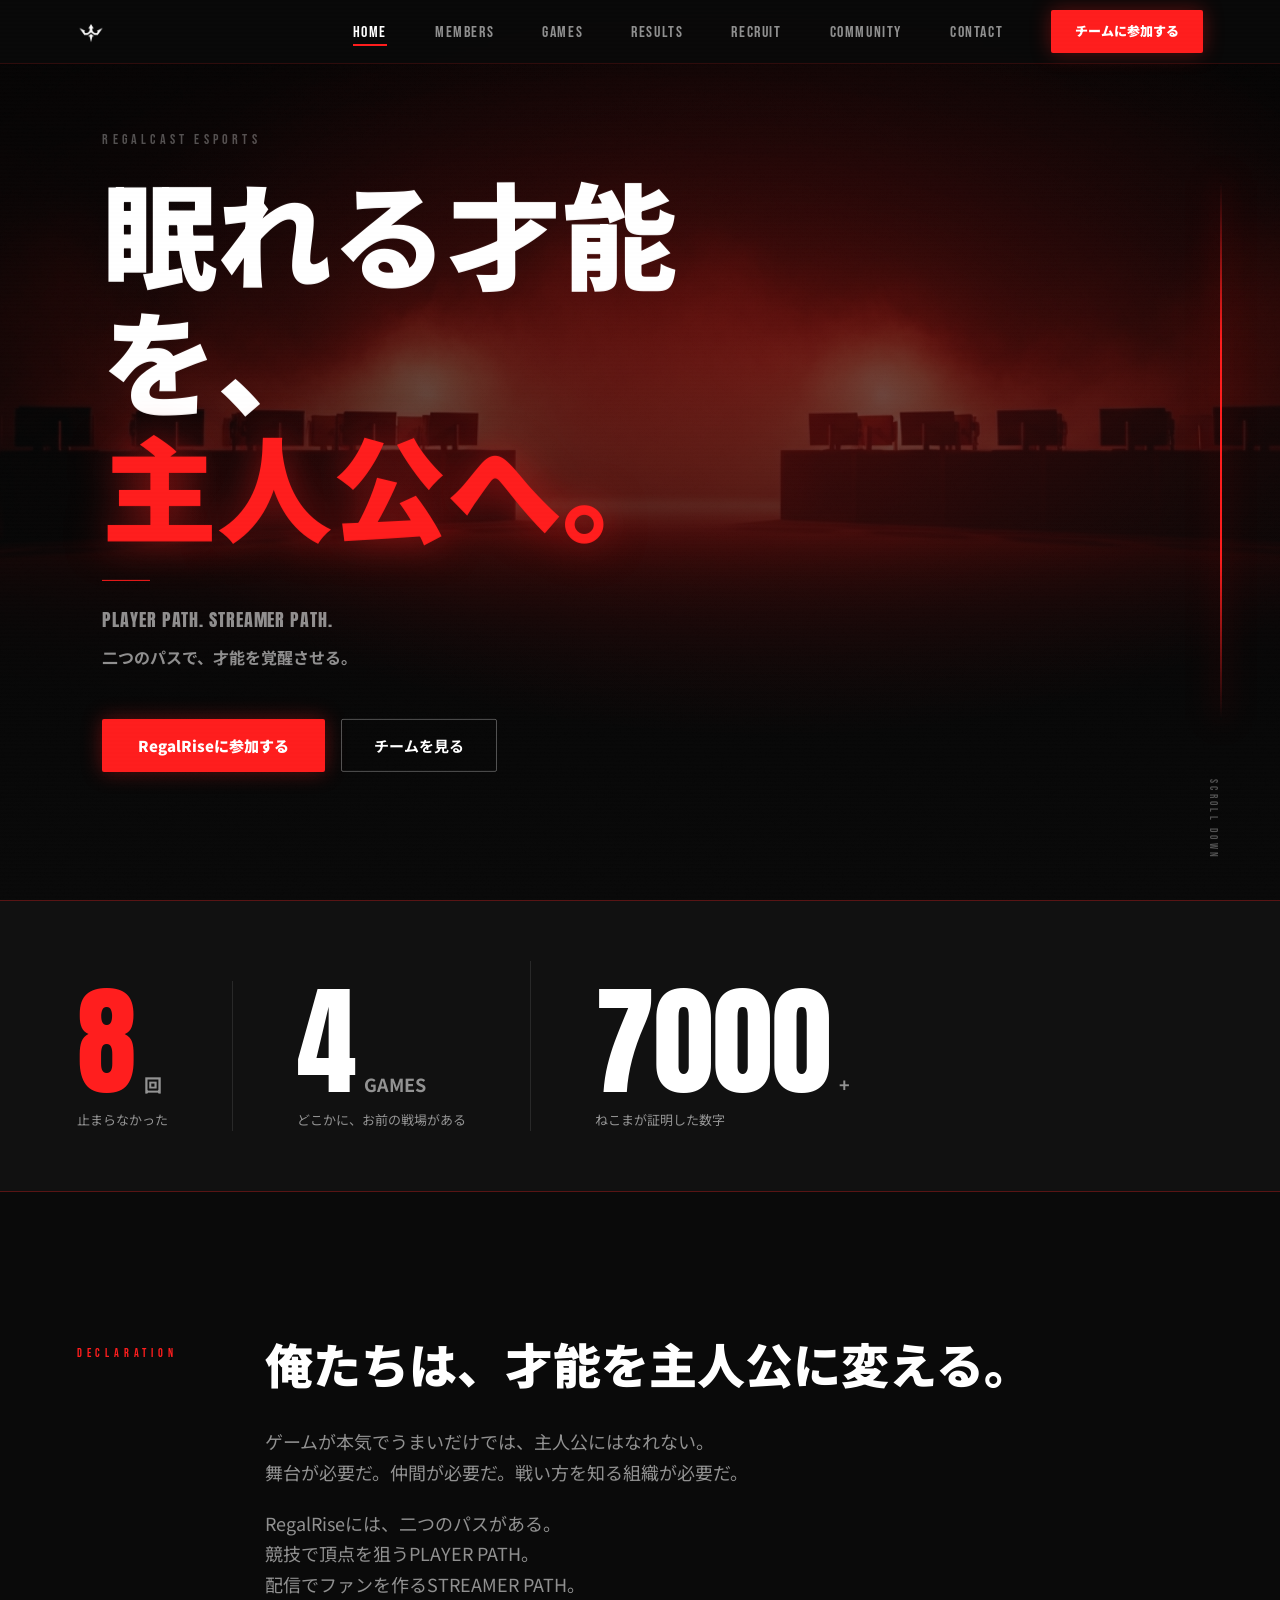
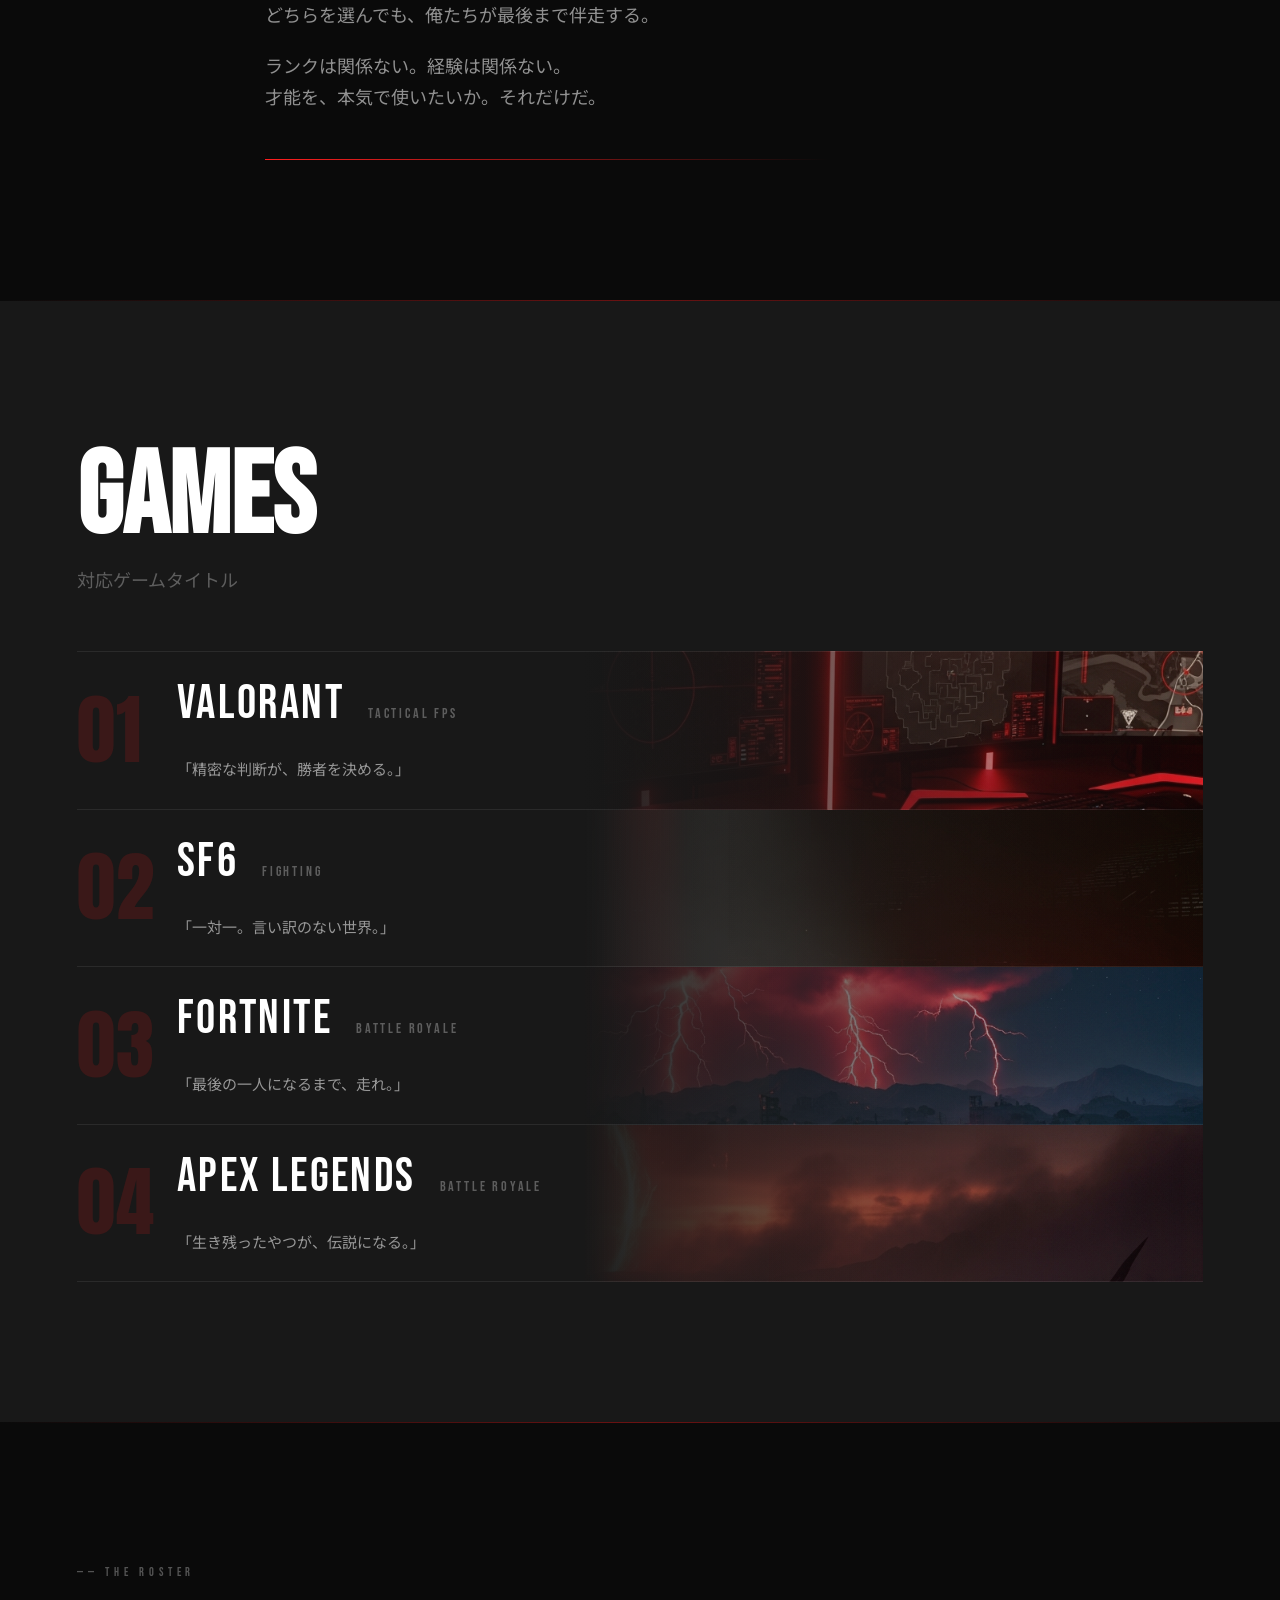
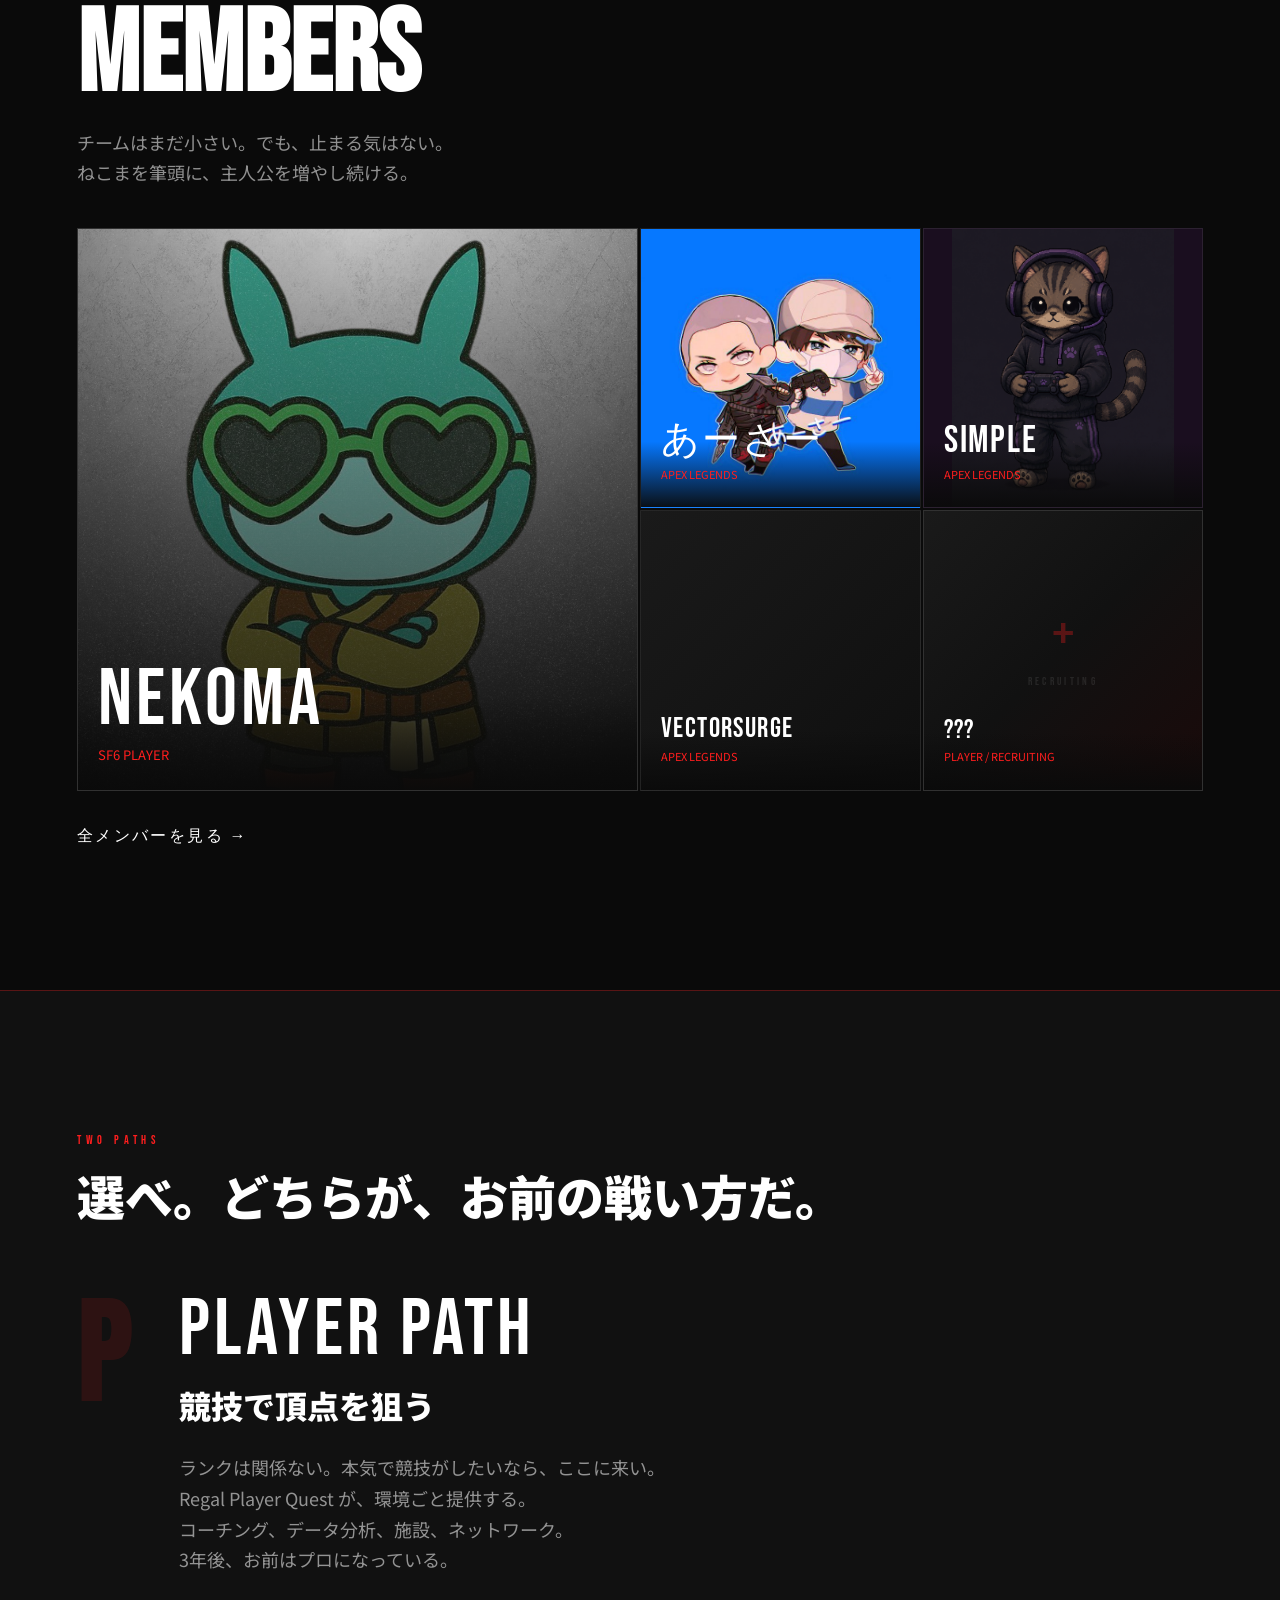
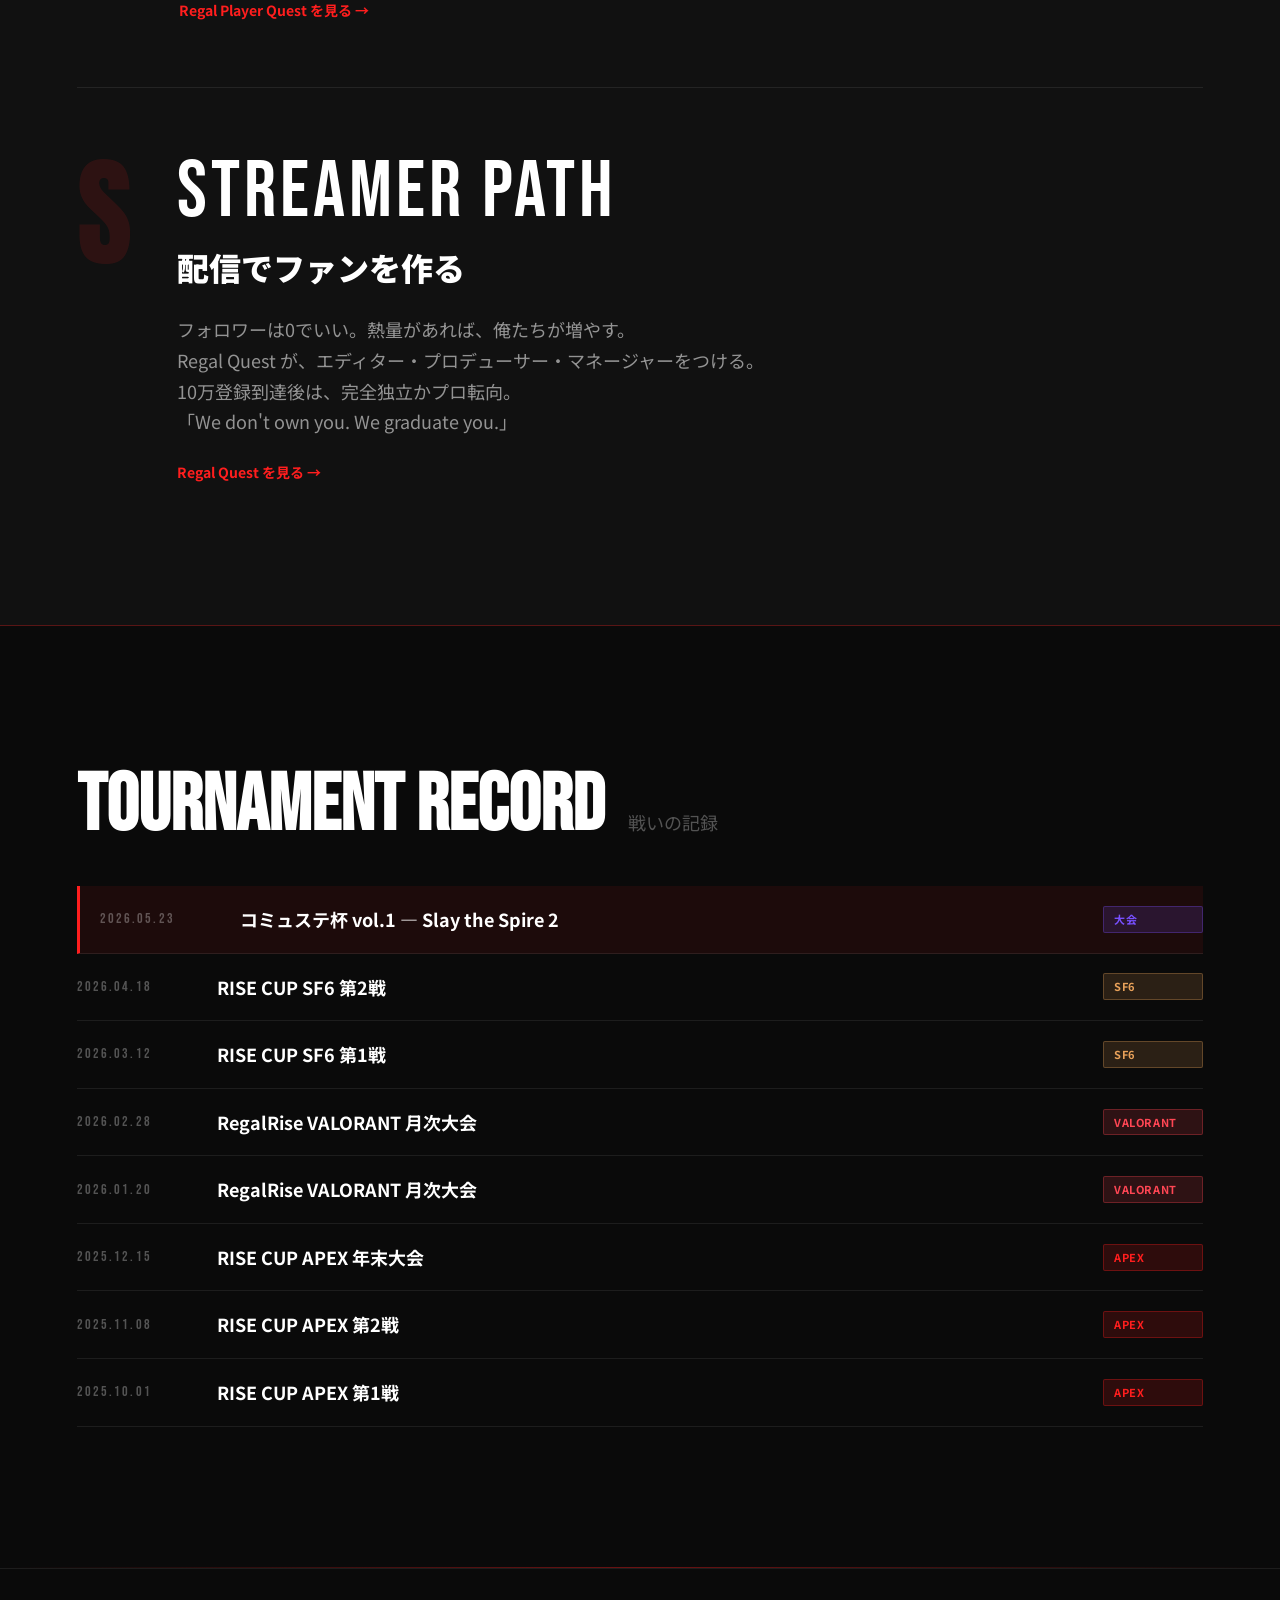
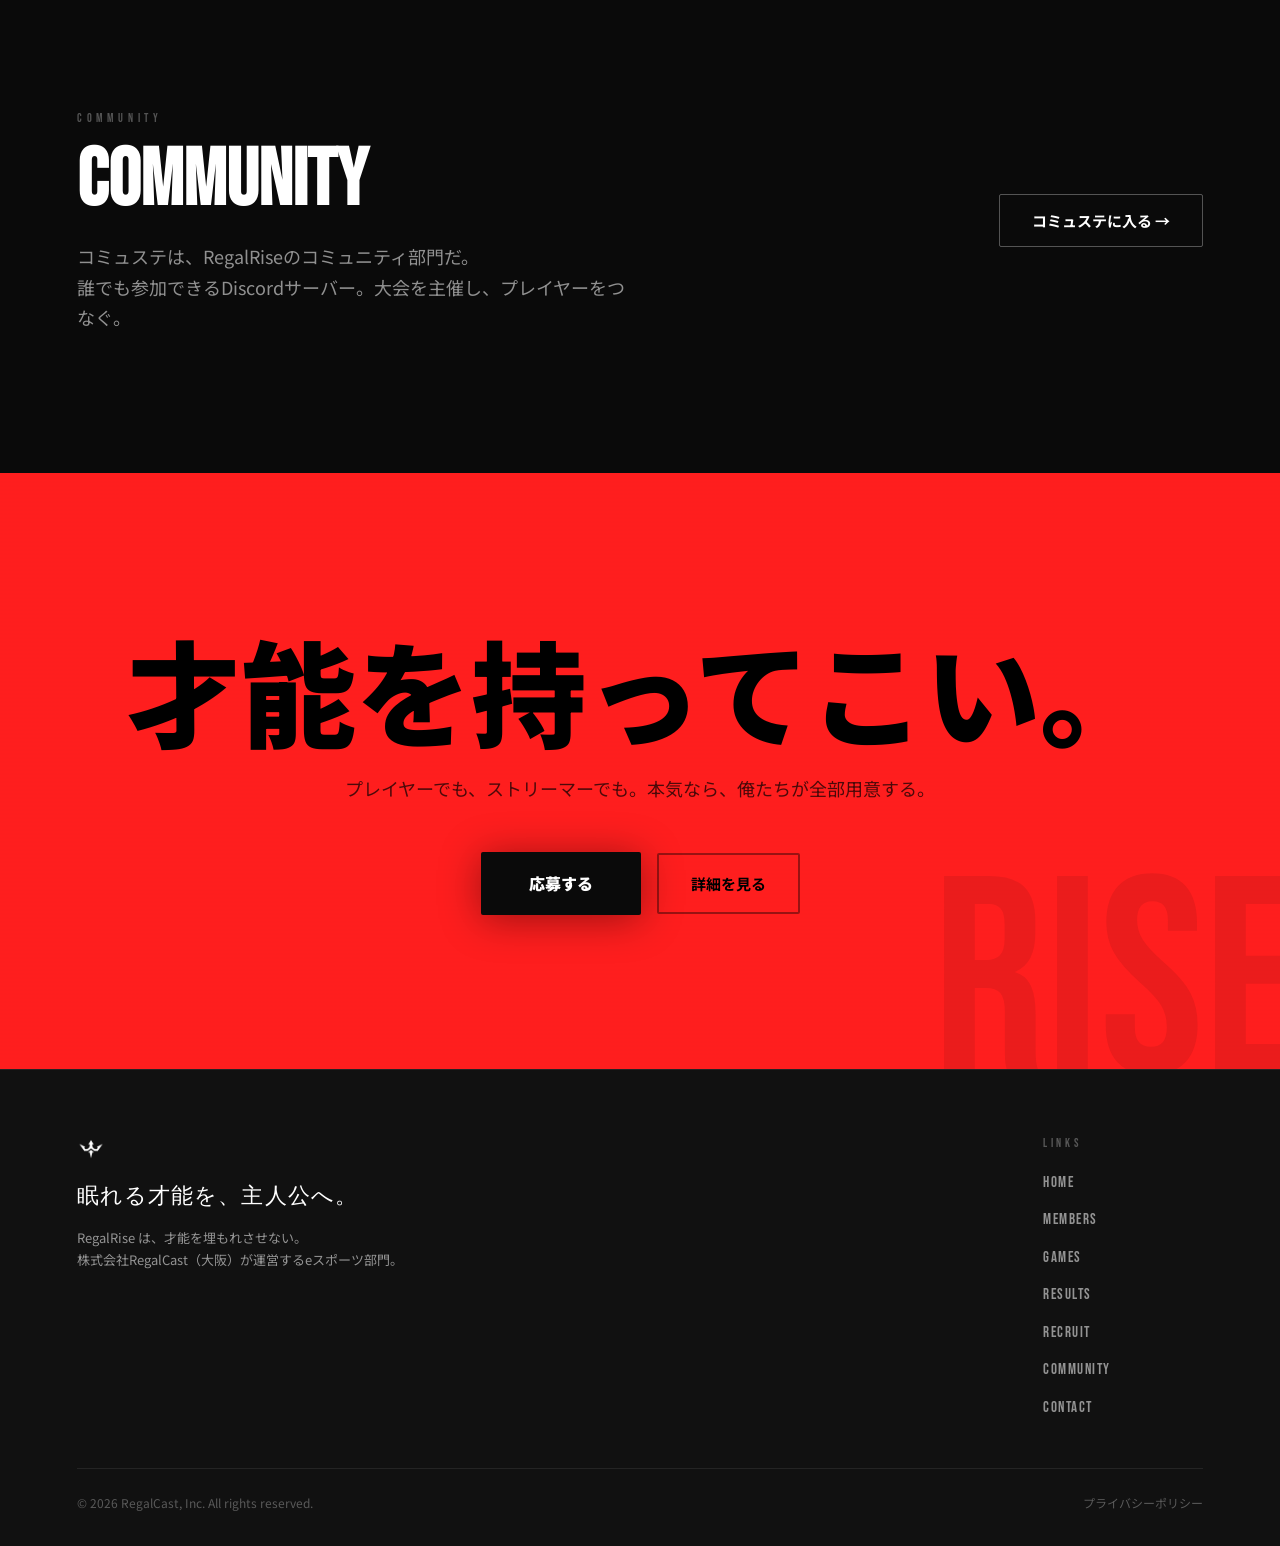
==== index.html @ af154e37 "feat: RegalRise HP v3 初期コミット eスポーツチームRegalRise 公式HP - movie.html（ブランドムービー）からの遷移先 - 全9ページ（index/membe" ====
<!DOCTYPE html>
<html lang="ja">
<head>
  <meta charset="UTF-8">
  <meta name="viewport" content="width=device-width, initial-scale=1.0">
  <title>RegalRise — 眠れる才能を、主人公へ。</title>
  <meta name="description" content="RegalRise は大阪発のeスポーツチーム＋ストリーマー育成組織。PLAYER PATH と STREAMER PATH の二つのパスで、才能を主人公に変える。">
  <link rel="icon" type="image/png" href="assets/logo/favicon.png">
  <link rel="apple-touch-icon" href="assets/logo/regalrise_logo.png">
  <link rel="preconnect" href="https://fonts.googleapis.com">
  <link rel="preconnect" href="https://fonts.gstatic.com" crossorigin>
  <link href="https://fonts.googleapis.com/css2?family=Bebas+Neue&family=Anton&family=Noto+Sans+JP:wght@400;700;900&display=swap" rel="stylesheet">
  <link rel="stylesheet" href="assets/css/variables.css">
  <link rel="stylesheet" href="assets/css/base.css">
  <link rel="stylesheet" href="assets/css/nav.css">
  <style>
    /* ────────────────────────────────────────────
       HERO
    ──────────────────────────────────────────── */
    .hero {
      position: relative;
      height: 100vh;
      min-height: 600px;
      background:
        linear-gradient(to bottom, rgba(10,10,10,0.55) 0%, rgba(10,10,10,0.75) 60%, #0A0A0A 100%),
        url('assets/images/hero_bg.png') center/cover no-repeat,
        var(--grad-hero-bg);
      overflow: hidden;
      display: flex;
      align-items: center;
    }

    .hero-glow {
      position: absolute;
      inset: 0;
      background: radial-gradient(ellipse 80% 60% at 60% 40%, rgba(255,30,30,0.18) 0%, transparent 70%);
      pointer-events: none;
      z-index: 0;
    }

    .hero-left {
      position: absolute;
      left: clamp(20px, 8vw, 120px);
      top: 50%;
      transform: translateY(-50%);
      width: min(55%, 640px);
      z-index: 10;
    }

    .hero-eyebrow {
      font-family: var(--font-display);
      font-size: 14px;
      letter-spacing: 0.3em;
      color: var(--color-text-muted);
      margin-bottom: 16px;
    }

    .hero-catch { line-height: 1.1; }

    .hero-catch-white {
      display: block;
      font-family: var(--font-body);
      font-weight: 900;
      font-size: var(--text-display-l);
      color: #FFFFFF;
    }

    .hero-catch-red {
      display: block;
      font-family: var(--font-body);
      font-weight: 900;
      font-size: var(--text-display-l);
      color: var(--color-red);
      text-shadow: var(--shadow-text-glow);
    }

    .hero-divider {
      margin-top: 32px;
      width: 48px;
      height: 1px;
      background: var(--color-red);
    }

    .hero-sub-en {
      margin-top: 24px;
      font-family: var(--font-impact);
      font-size: 18px;
      letter-spacing: 0.05em;
      color: var(--color-text-secondary);
    }

    .hero-sub-ja {
      margin-top: 8px;
      font-family: var(--font-body);
      font-weight: 700;
      font-size: 16px;
      color: var(--color-text-secondary);
    }

    .hero-cta-group {
      margin-top: 48px;
      display: flex;
      gap: 16px;
      flex-wrap: wrap;
    }

    .hero-right {
      position: absolute;
      right: 0;
      top: 0;
      width: 45%;
      height: 100%;
      z-index: 5;
    }

    .hero-vert-line {
      position: absolute;
      right: 10%;
      top: 20%;
      width: 2px;
      height: 60vh;
      background: linear-gradient(to bottom, transparent, #FF1E1E 30%, #FF1E1E 70%, transparent);
      box-shadow: 0 0 30px rgba(255,30,30,0.6);
    }

    .hero-scroll-hint {
      position: absolute;
      bottom: 40px;
      right: 10%;
      display: flex;
      flex-direction: column;
      align-items: center;
      gap: 8px;
    }

    .hero-scroll-hint span {
      writing-mode: vertical-rl;
      font-family: var(--font-display);
      font-size: 11px;
      letter-spacing: 0.3em;
      color: var(--color-text-muted);
      animation: bounce 2s ease infinite;
    }

    /* ────────────────────────────────────────────
       STATS BANNER
    ──────────────────────────────────────────── */
    .stats-banner {
      background: var(--color-black-mid);
      padding: 60px clamp(20px, 6vw, 80px);
      border-top: 1px solid var(--color-red-border);
      border-bottom: 1px solid var(--color-red-border);
      display: flex;
      justify-content: flex-start;
      align-items: flex-end;
      position: relative;
      z-index: 10;
    }

    .stats-item { display: flex; flex-direction: column; }

    .stats-item-a {
      padding-right: 64px;
      border-right: 1px solid rgba(255,255,255,0.1);
      padding-top: 0;
    }

    .stats-item-b {
      padding: 0 64px;
      border-right: 1px solid rgba(255,255,255,0.1);
      padding-top: 20px;
    }

    .stats-item-c {
      padding-left: 64px;
      padding-top: 12px;
    }

    .stats-number {
      font-family: var(--font-impact);
      font-size: var(--text-stat);
      line-height: 1;
    }

    .stats-number-red   { color: var(--color-red); }
    .stats-number-white { color: #FFFFFF; }

    .stats-unit {
      font-family: var(--font-body);
      font-weight: 700;
      font-size: 18px;
      color: var(--color-text-secondary);
      margin-top: 4px;
    }

    .stats-note {
      font-family: var(--font-body);
      font-weight: 400;
      font-size: 13px;
      color: var(--color-text-secondary);
      margin-top: 8px;
    }

    /* ────────────────────────────────────────────
       DECLARATION
    ──────────────────────────────────────────── */
    .declaration {
      background: var(--color-black);
      padding: var(--section-pad-y) clamp(20px, 6vw, 80px);
    }

    .declaration-inner {
      max-width: var(--container-max);
      margin: 0 auto;
      display: grid;
      grid-template-columns: 140px 1fr;
      gap: 48px;
    }

    .declaration-label {
      font-family: var(--font-display);
      font-size: 12px;
      letter-spacing: 0.4em;
      color: var(--color-red);
      padding-top: 12px;
    }

    .declaration-heading {
      font-family: var(--font-body);
      font-weight: 900;
      font-size: var(--text-h2);
      color: #FFFFFF;
      line-height: var(--leading-snug);
    }

    .declaration-body { margin-top: 32px; }

    .declaration-para {
      font-family: var(--font-body);
      font-weight: 400;
      font-size: var(--text-body-l);
      color: var(--color-text-secondary);
      line-height: var(--leading-normal);
      margin-bottom: 20px;
    }

    .declaration-para:last-child { margin-bottom: 0; }

    .declaration-rule {
      margin-top: 48px;
      width: 100%;
      height: 1px;
      background: linear-gradient(to right, var(--color-red) 0%, transparent 60%);
      border: none;
    }

    /* ────────────────────────────────────────────
       GAMES
    ──────────────────────────────────────────── */
    .games-section {
      background: var(--color-black-soft);
      padding: var(--section-pad-y) clamp(20px, 6vw, 80px);
    }

    .games-inner {
      max-width: var(--container-max);
      margin: 0 auto;
    }

    .games-header {
      margin-bottom: 56px;
    }

    .games-title {
      font-family: var(--font-display);
      font-size: var(--text-display-l);
      color: #FFFFFF;
      line-height: 1;
    }

    .games-sub {
      margin-top: 8px;
      font-family: var(--font-body);
      font-weight: 400;
      font-size: var(--text-body-l);
      color: var(--color-text-muted);
    }

    /* タイトルリスト：縦積み */
    .games-list {
      display: flex;
      flex-direction: column;
      gap: 0;
    }

    .game-row {
      display: grid;
      grid-template-columns: 100px 1fr;
      align-items: center;
      padding: 28px 0;
      border-bottom: 1px solid var(--color-border);
      position: relative;
      overflow: hidden;
      cursor: default;
      transition: padding-left var(--transition-base);
    }

    .game-row:first-child {
      border-top: 1px solid var(--color-border);
    }

    .game-row::before {
      content: '';
      position: absolute;
      left: 0;
      top: 0;
      bottom: 0;
      width: 3px;
      background: var(--color-red);
      transform: scaleY(0);
      transform-origin: center;
      transition: transform var(--transition-base);
    }

    .game-row:hover::before {
      transform: scaleY(1);
    }

    .game-row:hover {
      padding-left: 12px;
    }

    .game-num {
      font-family: var(--font-impact);
      font-size: clamp(48px, 6vw, 80px);
      line-height: 1;
      color: rgba(255,30,30,0.15);
      letter-spacing: 0.02em;
      user-select: none;
    }

    .game-info {
      display: flex;
      align-items: baseline;
      gap: 24px;
      flex-wrap: wrap;
      position: relative;
    }

    /* ゲームカラーグロー（右端） */
    .game-row-valorant { background: linear-gradient(to left, rgba(255,70,84,0.06) 0%, transparent 55%), linear-gradient(to right, var(--color-black-soft) 45%, transparent 100%), url('assets/images/games_valorant.png') right/cover no-repeat; }
    .game-row-sf6      { background: linear-gradient(to left, rgba(232,161,90,0.06) 0%, transparent 55%), linear-gradient(to right, var(--color-black-soft) 45%, transparent 100%), url('assets/images/games_sf6.png') right/cover no-repeat; }
    .game-row-fortnite { background: linear-gradient(to left, rgba(100,210,255,0.06) 0%, transparent 55%), linear-gradient(to right, var(--color-black-soft) 45%, transparent 100%), url('assets/images/games_fortnite.png') right/cover no-repeat; }
    .game-row-r6       { background: linear-gradient(to left, rgba(255,30,30,0.06) 0%, transparent 55%), linear-gradient(to right, var(--color-black-soft) 45%, transparent 100%), url('assets/images/games_apex.png') right/cover no-repeat; }

    .game-name {
      font-family: var(--font-display);
      font-size: clamp(28px, 4vw, 48px);
      color: #FFFFFF;
      letter-spacing: 0.05em;
      line-height: 1;
    }

    .game-genre {
      font-family: var(--font-display);
      font-size: 14px;
      letter-spacing: 0.2em;
      color: var(--color-text-muted);
    }

    .game-quote {
      width: 100%;
      margin-top: 6px;
      font-family: var(--font-body);
      font-weight: 400;
      font-size: var(--text-body);
      color: var(--color-text-secondary);
      line-height: 1.5;
    }

    /* ────────────────────────────────────────────
       MEMBERS
    ──────────────────────────────────────────── */
    .members-section {
      background: var(--color-black);
      padding: var(--section-pad-y) clamp(20px, 6vw, 80px);
    }

    .members-inner {
      max-width: var(--container-max);
      margin: 0 auto;
    }

    .members-eyebrow {
      font-family: var(--font-display);
      font-size: 12px;
      letter-spacing: 0.4em;
      color: var(--color-text-muted);
      margin-bottom: 16px;
    }

    .members-title {
      font-family: var(--font-display);
      font-size: var(--text-display-l);
      color: #FFFFFF;
      line-height: 1;
      margin-bottom: 12px;
    }

    .members-desc {
      font-family: var(--font-body);
      font-weight: 400;
      font-size: var(--text-body-l);
      color: var(--color-text-secondary);
      line-height: var(--leading-normal);
      max-width: 560px;
      margin-bottom: 40px;
    }

    .members-grid {
      display: grid;
      grid-template-columns: 2fr 1fr 1fr;
      gap: 2px;
    }

    .member-card {
      position: relative;
      overflow: hidden;
      background: var(--color-black-raise);
      border: var(--border-card);
      transition: border-color var(--transition-base),
                  box-shadow var(--transition-base),
                  transform var(--transition-slow);
    }

    .member-card:hover {
      border-color: var(--color-red-border);
      box-shadow: var(--shadow-card-red);
      transform: translateY(-4px);
    }

    .member-card-large {
      grid-column: 1;
      grid-row: 1 / span 2;
      /* aspect-ratioなし → 小カードの行高さに合わせて自動伸縮 */
    }

    .member-card-sm {
      aspect-ratio: 1/1;
      min-height: 220px;
    }
    .member-card-b  { grid-column: 2; grid-row: 1; }
    .member-card-c  { grid-column: 3; grid-row: 1; }
    .member-card-d  { grid-column: 2; grid-row: 2; }
    .member-card-e  { grid-column: 3; grid-row: 2; }

    /* ねこまカード：実画像 */
    .member-placeholder-nekoma {
      width: 100%;
      height: 100%;
      background:
        linear-gradient(to bottom, rgba(10,10,10,0.2) 0%, rgba(10,10,10,0.8) 100%),
        url('assets/images/members/nekoma_icon.jpg') center top/cover no-repeat;
      min-height: 200px;
    }

    /* RECRUITプレースホルダー */
    .member-placeholder-recruit {
      width: 100%;
      height: 100%;
      background:
        linear-gradient(135deg, #1A1A1A 0%, #111111 50%, #1A0A0A 100%);
      min-height: 200px;
      display: flex;
      align-items: center;
      justify-content: center;
    }

    .member-placeholder-recruit-inner {
      text-align: center;
      opacity: 0.3;
    }

    .member-placeholder-recruit-icon {
      font-family: var(--font-display);
      font-size: clamp(32px, 5vw, 56px);
      color: var(--color-red);
      line-height: 1;
      display: block;
    }

    .member-placeholder-recruit-label {
      font-family: var(--font-display);
      font-size: 11px;
      letter-spacing: 0.3em;
      color: var(--color-text-muted);
      margin-top: 8px;
      display: block;
    }

    .member-overlay {
      position: absolute;
      bottom: 0;
      left: 0;
      right: 0;
      padding: 24px 20px;
      background: linear-gradient(to top, rgba(10,10,10,0.95) 0%, transparent 60%);
    }

    .member-name {
      font-family: var(--font-display);
      font-size: var(--text-display-m);
      color: #FFFFFF;
      letter-spacing: 0.05em;
      line-height: 1;
    }

    .member-card-sm .member-name {
      font-size: calc(var(--text-display-m) * 0.65);
    }

    .member-role {
      margin-top: 4px;
      font-family: var(--font-body);
      font-weight: 400;
      font-size: 13px;
      color: var(--color-red);
    }

    .member-card-sm .member-role { font-size: 11px; }

    .members-cta {
      margin-top: 32px;
      display: inline-block;
      font-family: var(--font-display);
      font-size: 16px;
      letter-spacing: 0.15em;
      color: #FFFFFF;
      transition: color var(--transition-fast);
    }

    .members-cta:hover { color: var(--color-red); }

    /* ────────────────────────────────────────────
       TWO PATHS
    ──────────────────────────────────────────── */
    .paths-section {
      background: var(--color-black-mid);
      border-top: 1px solid var(--color-red-border);
      border-bottom: 1px solid var(--color-red-border);
      padding: var(--section-pad-y) clamp(20px, 6vw, 80px);
    }

    .paths-inner {
      max-width: var(--container-max);
      margin: 0 auto;
    }

    .paths-label {
      font-family: var(--font-display);
      font-size: 12px;
      letter-spacing: 0.4em;
      color: var(--color-red);
      margin-bottom: 12px;
    }

    .paths-heading {
      font-family: var(--font-body);
      font-weight: 900;
      font-size: var(--text-h2);
      color: #FFFFFF;
      line-height: var(--leading-snug);
      margin-bottom: 64px;
    }

    .path-item {
      display: flex;
      gap: 48px;
      align-items: flex-start;
      padding-bottom: 64px;
    }

    .path-item + .path-item {
      border-top: 1px solid var(--color-border);
      padding-top: 64px;
      padding-bottom: 0;
    }

    .path-deco-letter {
      font-family: var(--font-impact);
      font-size: clamp(80px, 10vw, 120px);
      line-height: 1;
      color: rgba(255,30,30,0.12);
      flex-shrink: 0;
      user-select: none;
      letter-spacing: -0.02em;
    }

    .path-content {}

    .path-title-en {
      font-family: var(--font-display);
      font-size: var(--text-display-m);
      color: #FFFFFF;
      letter-spacing: 0.05em;
      line-height: 1;
    }

    .path-title-ja {
      margin-top: 8px;
      font-family: var(--font-body);
      font-weight: 900;
      font-size: var(--text-h3);
      color: #FFFFFF;
    }

    .path-body {
      margin-top: 20px;
      font-family: var(--font-body);
      font-weight: 400;
      font-size: var(--text-body-l);
      color: var(--color-text-secondary);
      line-height: var(--leading-normal);
    }

    .path-link {
      display: inline-block;
      margin-top: 24px;
      font-family: var(--font-body);
      font-weight: 700;
      font-size: 14px;
      color: var(--color-red);
      transition: opacity var(--transition-fast);
    }

    .path-link:hover { opacity: 0.75; }

    /* ────────────────────────────────────────────
       TOURNAMENT RECORD
    ──────────────────────────────────────────── */
    .results-section {
      background: var(--color-black);
      padding: var(--section-pad-y) clamp(20px, 6vw, 80px);
    }

    .results-inner {
      max-width: var(--container-max);
      margin: 0 auto;
    }

    .results-header {
      display: flex;
      align-items: baseline;
      gap: 24px;
      margin-bottom: 40px;
    }

    .results-title {
      font-family: var(--font-display);
      font-size: var(--text-display-m);
      color: #FFFFFF;
      line-height: 1;
    }

    .results-sub {
      font-family: var(--font-body);
      font-weight: 400;
      font-size: var(--text-body-l);
      color: var(--color-text-muted);
    }

    .tournament-list {
      display: flex;
      flex-direction: column;
    }

    .tournament-row {
      display: grid;
      grid-template-columns: 140px 1fr 100px;
      align-items: center;
      padding: 18px 0;
      border-bottom: 1px solid var(--color-border);
      transition: background var(--transition-fast), padding-left var(--transition-base);
    }

    .tournament-row:hover {
      background: var(--color-black-raise);
      padding-left: 16px;
    }

    /* 最新行（featured） */
    .tournament-row-featured {
      background: var(--color-red-glow-soft);
      border-left: var(--border-left-accent);
      padding-left: 20px;
    }

    .tournament-row-featured:hover {
      background: rgba(255,30,30,0.12);
      padding-left: 20px;
    }

    .tournament-date {
      font-family: var(--font-display);
      font-size: 14px;
      letter-spacing: 0.15em;
      color: var(--color-text-muted);
    }

    .tournament-name {
      font-family: var(--font-body);
      font-weight: 700;
      font-size: var(--text-body-l);
      color: #FFFFFF;
    }

    /* ────────────────────────────────────────────
       COMMUNITY (セクション)
    ──────────────────────────────────────────── */
    .community-section {
      background: var(--color-black);
      padding: var(--section-pad-y) clamp(20px, 6vw, 80px);
      border-top: 1px solid var(--color-border);
    }

    .community-inner {
      max-width: var(--container-max);
      margin: 0 auto;
      display: flex;
      justify-content: space-between;
      align-items: center;
      gap: 48px;
    }

    .community-left {}

    .community-label {
      font-family: var(--font-display);
      font-size: 12px;
      letter-spacing: 0.4em;
      color: var(--color-text-muted);
      margin-bottom: 12px;
    }

    .community-heading {
      font-family: var(--font-display);
      font-size: var(--text-display-m);
      color: #FFFFFF;
      line-height: 1;
    }

    .community-body {
      margin-top: 20px;
      font-family: var(--font-body);
      font-weight: 400;
      font-size: var(--text-body-l);
      color: var(--color-text-secondary);
      line-height: var(--leading-normal);
      max-width: 560px;
    }

    .community-right {
      flex-shrink: 0;
    }

    /* ────────────────────────────────────────────
       RECRUIT CTA
    ──────────────────────────────────────────── */
    .recruit-cta {
      position: relative;
      background: var(--color-red);
      padding: clamp(80px, 12vw, 160px) clamp(20px, 6vw, 80px);
      overflow: hidden;
      text-align: center;
      z-index: 10;
    }

    .recruit-cta-scanlines {
      position: absolute;
      inset: 0;
      background: repeating-linear-gradient(
        0deg,
        transparent,
        transparent 2px,
        rgba(0,0,0,0.06) 2px,
        rgba(0,0,0,0.06) 4px
      );
      pointer-events: none;
      z-index: 1;
      opacity: 0.06;
    }

    .recruit-cta-deco {
      position: absolute;
      right: -2%;
      bottom: -10%;
      font-family: var(--font-display);
      font-size: 280px;
      color: rgba(0,0,0,0.08);
      pointer-events: none;
      user-select: none;
      line-height: 1;
      z-index: 0;
    }

    .recruit-cta-inner {
      position: relative;
      z-index: 2;
    }

    .recruit-cta-heading {
      font-family: var(--font-body);
      font-weight: 900;
      font-size: var(--text-display-l);
      color: #000000;
      line-height: 1.1;
    }

    .recruit-cta-sub {
      margin-top: 20px;
      font-family: var(--font-body);
      font-weight: 400;
      font-size: var(--text-body-l);
      color: rgba(0,0,0,0.7);
    }

    .recruit-cta-buttons {
      margin-top: 48px;
      display: flex;
      justify-content: center;
      align-items: center;
      gap: 16px;
      flex-wrap: wrap;
    }

    .btn-dark {
      display: inline-flex;
      align-items: center;
      gap: 8px;
      background: #0A0A0A;
      color: #FFFFFF;
      border: none;
      padding: 18px 48px;
      font-family: var(--font-body);
      font-weight: 900;
      font-size: 16px;
      border-radius: var(--radius-btn);
      box-shadow: 0 4px 40px rgba(0,0,0,0.4);
      cursor: pointer;
      transition: var(--transition-slow);
      white-space: nowrap;
      text-decoration: none;
    }

    .btn-dark:hover {
      background: #1F1F1F;
      box-shadow: 0 4px 60px rgba(0,0,0,0.6);
      transform: translateY(-2px);
    }

    .btn-outline-dark {
      display: inline-flex;
      align-items: center;
      gap: 8px;
      background: transparent;
      color: #000000;
      border: 2px solid rgba(0,0,0,0.4);
      padding: 16px 32px;
      font-family: var(--font-body);
      font-weight: 700;
      font-size: 15px;
      border-radius: var(--radius-btn);
      cursor: pointer;
      transition: var(--transition-base);
      white-space: nowrap;
      text-decoration: none;
    }

    .btn-outline-dark:hover { background: rgba(0,0,0,0.1); }

    /* ────────────────────────────────────────────
       RESPONSIVE
    ──────────────────────────────────────────── */
    @media (max-width: 1199px) {
      .hero-right { display: none; }

      .hero-left { width: min(70%, 640px); }

      .stats-banner { gap: 32px; }

      .game-row { grid-template-columns: 72px 1fr; }

      .paths-inner .path-item { gap: 24px; }

      .community-inner {
        flex-direction: column;
        align-items: flex-start;
      }
    }

    @media (max-width: 767px) {
      .hero-left {
        left: clamp(20px, 5vw, 40px);
        width: calc(100% - 40px);
      }

      .hero-cta-group { flex-direction: column; gap: 12px; }

      .hero-cta-group .btn-primary,
      .hero-cta-group .btn-ghost {
        width: 100%;
        justify-content: center;
      }

      .stats-banner {
        flex-direction: column;
        align-items: flex-start;
        gap: 0;
      }

      .stats-item {
        padding: 24px 0 !important;
        border-right: none !important;
        border-bottom: 1px solid rgba(255,255,255,0.1);
      }

      .stats-item:last-child { border-bottom: none; }

      .declaration-inner {
        grid-template-columns: 1fr;
        gap: 24px;
      }

      .game-row { grid-template-columns: 56px 1fr; }

      .game-num { font-size: 40px; }

      .path-item {
        flex-direction: column;
        gap: 16px;
      }

      .path-deco-letter { font-size: 60px; }

      .members-grid {
        grid-template-columns: 1fr 1fr;
      }

      .member-card-large {
        grid-column: 1 / span 2;
        grid-row: auto;
        aspect-ratio: 16/9;
      }

      .tournament-row {
        grid-template-columns: 110px 1fr 80px;
      }

      .community-inner {
        flex-direction: column;
        align-items: flex-start;
        gap: 32px;
      }
    }
  </style>
</head>
<body>

<!-- ノイズキャンバス -->
<canvas id="noise-canvas" style="position:fixed;inset:0;pointer-events:none;z-index:1;opacity:0.025;"></canvas>
<div class="scanlines"></div>

<!-- ナビゲーション -->
<nav class="nav">
  <a href="index.html" class="nav-logo">
    <img src="assets/logo/regalrise_logo.png" alt="RegalRise" style="filter:invert(1);">
  </a>
  <ul class="nav-links">
    <li><a href="index.html" class="nav-link active">HOME</a></li>
    <li><a href="members.html" class="nav-link">MEMBERS</a></li>
    <li><a href="#games" class="nav-link">GAMES</a></li>
    <li><a href="results.html" class="nav-link">RESULTS</a></li>
    <li><a href="recruit.html" class="nav-link">RECRUIT</a></li>
    <li><a href="community.html" class="nav-link">COMMUNITY</a></li>
    <li><a href="contact.html" class="nav-link">CONTACT</a></li>
  </ul>
  <a href="recruit.html" class="btn-primary nav-cta">チームに参加する</a>
  <button class="nav-hamburger" aria-label="メニューを開く" aria-expanded="false">
    <span></span><span></span><span></span>
  </button>
</nav>

<!-- モバイルメニュー -->
<div class="nav-mobile-menu" role="navigation" aria-label="モバイルナビゲーション">
  <a href="index.html">HOME</a>
  <a href="members.html">MEMBERS</a>
  <a href="#games">GAMES</a>
  <a href="results.html">RESULTS</a>
  <a href="recruit.html">RECRUIT</a>
  <a href="community.html">COMMUNITY</a>
  <a href="contact.html">CONTACT</a>
  <a href="recruit.html" class="btn-primary">チームに参加する</a>
</div>

<!-- ═══════════════════════════════════════════
  HERO
═══════════════════════════════════════════ -->
<section class="hero">
  <div class="hero-glow"></div>

  <!-- 左カラム：テキスト -->
  <div class="hero-left">
    <p class="hero-eyebrow">REGALCAST ESPORTS</p>
    <h1 class="hero-catch">
      <span class="hero-catch-white glitch-once" style="animation-delay: 0.1s;">眠れる才能を、</span>
      <span class="hero-catch-red glitch-once" style="animation-delay: 0.3s;">主人公へ。</span>
    </h1>
    <div class="hero-divider"></div>
    <p class="hero-sub-en">PLAYER PATH. STREAMER PATH.</p>
    <p class="hero-sub-ja">二つのパスで、才能を覚醒させる。</p>
    <div class="hero-cta-group">
      <a href="recruit.html" class="btn-primary">RegalRiseに参加する</a>
      <a href="members.html" class="btn-ghost">チームを見る</a>
    </div>
  </div>

  <!-- 右カラム：装飾 -->
  <div class="hero-right">
    <div class="hero-vert-line"></div>
    <div class="hero-scroll-hint">
      <span>SCROLL DOWN</span>
    </div>
  </div>
</section>

<!-- ═══════════════════════════════════════════
  STATS バナー
═══════════════════════════════════════════ -->
<div class="stats-banner" aria-label="チーム実績">
  <div class="stats-item stats-item-a fade-up">
    <div style="display:flex; align-items:baseline; gap:8px;">
      <span class="stats-number stats-number-red" data-count="8">8</span>
      <span class="stats-unit">回</span>
    </div>
    <p class="stats-note">止まらなかった</p>
  </div>
  <div class="stats-item stats-item-b fade-up delay-1">
    <div style="display:flex; align-items:baseline; gap:8px;">
      <span class="stats-number stats-number-white">4</span>
      <span class="stats-unit">GAMES</span>
    </div>
    <p class="stats-note">どこかに、お前の戦場がある</p>
  </div>
  <div class="stats-item stats-item-c fade-up delay-2">
    <div style="display:flex; align-items:baseline; gap:8px;">
      <span class="stats-number stats-number-white" data-count="7000">7,000</span>
      <span class="stats-unit">+</span>
    </div>
    <p class="stats-note">ねこまが証明した数字</p>
  </div>
</div>

<!-- ═══════════════════════════════════════════
  DECLARATION
═══════════════════════════════════════════ -->
<section class="declaration" id="declaration" aria-labelledby="declaration-heading">
  <div class="declaration-inner">
    <div>
      <p class="declaration-label">DECLARATION</p>
    </div>
    <div>
      <h2 class="declaration-heading fade-up" id="declaration-heading">俺たちは、才能を主人公に変える。</h2>
      <div class="declaration-body">
        <p class="declaration-para fade-up delay-1">
          ゲームが本気でうまいだけでは、主人公にはなれない。<br>
          舞台が必要だ。仲間が必要だ。戦い方を知る組織が必要だ。
        </p>
        <p class="declaration-para fade-up delay-2">
          RegalRiseには、二つのパスがある。<br>
          競技で頂点を狙うPLAYER PATH。<br>
          配信でファンを作るSTREAMER PATH。<br>
          どちらを選んでも、俺たちが最後まで伴走する。
        </p>
        <p class="declaration-para fade-up delay-3">
          ランクは関係ない。経験は関係ない。<br>
          才能を、本気で使いたいか。それだけだ。
        </p>
      </div>
      <hr class="declaration-rule fade-up">
    </div>
  </div>
</section>

<hr class="energy-line">

<!-- ═══════════════════════════════════════════
  GAMES
═══════════════════════════════════════════ -->
<section class="games-section" id="games" aria-labelledby="games-heading">
  <div class="games-inner">
    <div class="games-header fade-up">
      <h2 class="games-title" id="games-heading">GAMES</h2>
      <p class="games-sub">対応ゲームタイトル</p>
    </div>

    <div class="games-list">
      <!-- 01 VALORANT -->
      <div class="game-row game-row-valorant fade-up">
        <span class="game-num" aria-hidden="true">01</span>
        <div class="game-info">
          <span class="game-name">VALORANT</span>
          <span class="game-genre">Tactical FPS</span>
          <p class="game-quote">「精密な判断が、勝者を決める。」</p>
        </div>
      </div>

      <!-- 02 SF6 -->
      <div class="game-row game-row-sf6 fade-up delay-1">
        <span class="game-num" aria-hidden="true">02</span>
        <div class="game-info">
          <span class="game-name">SF6</span>
          <span class="game-genre">Fighting</span>
          <p class="game-quote">「一対一。言い訳のない世界。」</p>
        </div>
      </div>

      <!-- 03 FORTNITE -->
      <div class="game-row game-row-fortnite fade-up delay-2">
        <span class="game-num" aria-hidden="true">03</span>
        <div class="game-info">
          <span class="game-name">FORTNITE</span>
          <span class="game-genre">Battle Royale</span>
          <p class="game-quote">「最後の一人になるまで、走れ。」</p>
        </div>
      </div>

      <!-- 04 Apex Legends -->
      <div class="game-row game-row-r6 fade-up delay-3">
        <span class="game-num" aria-hidden="true">04</span>
        <div class="game-info">
          <span class="game-name">APEX LEGENDS</span>
          <span class="game-genre">Battle Royale</span>
          <p class="game-quote">「生き残ったやつが、伝説になる。」</p>
        </div>
      </div>
    </div>
  </div>
</section>

<hr class="energy-line">

<!-- ═══════════════════════════════════════════
  MEMBERS
═══════════════════════════════════════════ -->
<section class="members-section" id="members" aria-labelledby="members-heading">
  <div class="members-inner">
    <p class="members-eyebrow fade-up">—— THE ROSTER</p>
    <h2 class="members-title fade-up delay-1" id="members-heading">MEMBERS</h2>
    <p class="members-desc fade-up delay-2">
      チームはまだ小さい。でも、止まる気はない。<br>
      ねこまを筆頭に、主人公を増やし続ける。
    </p>

    <!-- 非対称グリッド（2fr 1fr 1fr） -->
    <div class="members-grid fade-up delay-3">
      <!-- 大カード（ねこま） -->
      <div class="member-card member-card-large">
        <div class="member-placeholder-nekoma"></div>
        <div class="member-overlay">
          <p class="member-name">NEKOMA</p>
          <p class="member-role">SF6 PLAYER</p>
        </div>
      </div>

      <!-- あーさー -->
      <div class="member-card member-card-sm member-card-b" style="background: url('assets/images/members/aasa.jpg') center/cover no-repeat, #0a0a0a;">
        <div class="member-overlay">
          <p class="member-name" style="font-size:clamp(18px,3vw,40px);">あーさー</p>
          <p class="member-role">APEX LEGENDS</p>
        </div>
      </div>

      <!-- simple -->
      <div class="member-card member-card-sm member-card-c" style="background: url('assets/images/members/simple.png') center 15%/contain no-repeat, #1a0e1f;">
        <div class="member-overlay">
          <p class="member-name" style="font-size:clamp(18px,3vw,40px);">SIMPLE</p>
          <p class="member-role">APEX LEGENDS</p>
        </div>
      </div>

      <!-- vectorsurge -->
      <div class="member-card member-card-sm member-card-d" style="background: linear-gradient(135deg, #1a1a1a, #0f0f0f);">
        <div class="member-overlay">
          <p class="member-name" style="font-size:clamp(14px,2.2vw,32px);">VECTORSURGE</p>
          <p class="member-role">APEX LEGENDS</p>
        </div>
      </div>

      <!-- RECRUITING -->
      <div class="member-card member-card-sm member-card-e">
        <div class="member-placeholder-recruit">
          <div class="member-placeholder-recruit-inner">
            <span class="member-placeholder-recruit-icon">+</span>
            <span class="member-placeholder-recruit-label">RECRUITING</span>
          </div>
        </div>
        <div class="member-overlay">
          <p class="member-name" style="font-size:clamp(14px,2vw,28px);">???</p>
          <p class="member-role">PLAYER / RECRUITING</p>
        </div>
      </div>
    </div>

    <a href="members.html" class="members-cta fade-up">全メンバーを見る →</a>
  </div>
</section>

<!-- ═══════════════════════════════════════════
  TWO PATHS
═══════════════════════════════════════════ -->
<section class="paths-section" id="paths" aria-labelledby="paths-heading">
  <div class="paths-inner">
    <p class="paths-label fade-up">TWO PATHS</p>
    <h2 class="paths-heading fade-up delay-1" id="paths-heading">選べ。どちらが、お前の戦い方だ。</h2>

    <!-- PLAYER PATH -->
    <div class="path-item fade-up delay-2">
      <span class="path-deco-letter" aria-hidden="true">P</span>
      <div class="path-content">
        <p class="path-title-en">PLAYER PATH</p>
        <h3 class="path-title-ja">競技で頂点を狙う</h3>
        <p class="path-body">
          ランクは関係ない。本気で競技がしたいなら、ここに来い。<br>
          Regal Player Quest が、環境ごと提供する。<br>
          コーチング、データ分析、施設、ネットワーク。<br>
          3年後、お前はプロになっている。
        </p>
        <a href="recruit.html" class="path-link">Regal Player Quest を見る →</a>
      </div>
    </div>

    <!-- STREAMER PATH -->
    <div class="path-item fade-up delay-1">
      <span class="path-deco-letter" aria-hidden="true">S</span>
      <div class="path-content">
        <p class="path-title-en">STREAMER PATH</p>
        <h3 class="path-title-ja">配信でファンを作る</h3>
        <p class="path-body">
          フォロワーは0でいい。熱量があれば、俺たちが増やす。<br>
          Regal Quest が、エディター・プロデューサー・マネージャーをつける。<br>
          10万登録到達後は、完全独立かプロ転向。<br>
          「We don't own you. We graduate you.」
        </p>
        <a href="recruit.html" class="path-link">Regal Quest を見る →</a>
      </div>
    </div>
  </div>
</section>

<!-- ═══════════════════════════════════════════
  TOURNAMENT RECORD
═══════════════════════════════════════════ -->
<section class="results-section" id="results" aria-labelledby="results-heading">
  <div class="results-inner">
    <div class="results-header fade-up">
      <h2 class="results-title" id="results-heading">TOURNAMENT RECORD</h2>
      <span class="results-sub">戦いの記録</span>
    </div>

    <div class="tournament-list">
      <!-- 最新行（featured） -->
      <div class="tournament-row tournament-row-featured fade-up">
        <span class="tournament-date">2026.05.23</span>
        <span class="tournament-name">コミュステ杯 vol.1 — Slay the Spire 2</span>
        <span class="badge-game badge-slayspire">大会</span>
      </div>

      <div class="tournament-row fade-up delay-1">
        <span class="tournament-date">2026.04.18</span>
        <span class="tournament-name">RISE CUP SF6 第2戦</span>
        <span class="badge-game badge-sf6">SF6</span>
      </div>

      <div class="tournament-row fade-up delay-1">
        <span class="tournament-date">2026.03.12</span>
        <span class="tournament-name">RISE CUP SF6 第1戦</span>
        <span class="badge-game badge-sf6">SF6</span>
      </div>

      <div class="tournament-row fade-up delay-1">
        <span class="tournament-date">2026.02.28</span>
        <span class="tournament-name">RegalRise VALORANT 月次大会</span>
        <span class="badge-game badge-valorant">VALORANT</span>
      </div>

      <div class="tournament-row fade-up delay-2">
        <span class="tournament-date">2026.01.20</span>
        <span class="tournament-name">RegalRise VALORANT 月次大会</span>
        <span class="badge-game badge-valorant">VALORANT</span>
      </div>

      <div class="tournament-row fade-up delay-2">
        <span class="tournament-date">2025.12.15</span>
        <span class="tournament-name">RISE CUP APEX 年末大会</span>
        <span class="badge-game badge-apex">APEX</span>
      </div>

      <div class="tournament-row fade-up delay-2">
        <span class="tournament-date">2025.11.08</span>
        <span class="tournament-name">RISE CUP APEX 第2戦</span>
        <span class="badge-game badge-apex">APEX</span>
      </div>

      <div class="tournament-row fade-up delay-3">
        <span class="tournament-date">2025.10.01</span>
        <span class="tournament-name">RISE CUP APEX 第1戦</span>
        <span class="badge-game badge-apex">APEX</span>
      </div>
    </div>
  </div>
</section>

<hr class="energy-line">

<!-- ═══════════════════════════════════════════
  COMMUNITY (セクション)
═══════════════════════════════════════════ -->
<section class="community-section" id="community" aria-labelledby="community-heading">
  <div class="community-inner">
    <div class="community-left fade-up">
      <p class="community-label">COMMUNITY</p>
      <h2 class="community-heading" id="community-heading">COMMUNITY</h2>
      <p class="community-body">
        コミュステは、RegalRiseのコミュニティ部門だ。<br>
        誰でも参加できるDiscordサーバー。大会を主催し、プレイヤーをつなぐ。
      </p>
    </div>
    <div class="community-right fade-up delay-1">
      <a href="community.html" class="btn-ghost">コミュステに入る →</a>
    </div>
  </div>
</section>

<!-- ═══════════════════════════════════════════
  RECRUIT CTA
═══════════════════════════════════════════ -->
<section class="recruit-cta" id="recruit" aria-labelledby="recruit-cta-heading">
  <div class="recruit-cta-scanlines"></div>
  <div class="recruit-cta-deco" aria-hidden="true">RISE</div>

  <div class="recruit-cta-inner">
    <h2 class="recruit-cta-heading fade-up" id="recruit-cta-heading">才能を持ってこい。</h2>
    <p class="recruit-cta-sub fade-up delay-1">
      プレイヤーでも、ストリーマーでも。本気なら、俺たちが全部用意する。
    </p>
    <div class="recruit-cta-buttons fade-up delay-2">
      <a href="recruit.html" class="btn-dark">応募する</a>
      <a href="recruit.html#detail" class="btn-outline-dark">詳細を見る</a>
    </div>
  </div>
</section>

<!-- FOOTER -->
<footer class="footer">
  <div class="footer-inner">
    <div class="footer-top">
      <div class="footer-brand">
        <img src="assets/logo/regalrise_logo.png" class="footer-logo" alt="RegalRise" style="filter:invert(1);">
        <p class="footer-tagline">眠れる才能を、主人公へ。</p>
        <p class="footer-desc">RegalRise は、才能を埋もれさせない。<br>株式会社RegalCast（大阪）が運営するeスポーツ部門。</p>
      </div>
      <div class="footer-links">
        <p class="footer-nav-label">LINKS</p>
        <a href="index.html">HOME</a>
        <a href="members.html">MEMBERS</a>
        <a href="#games">GAMES</a>
        <a href="results.html">RESULTS</a>
        <a href="recruit.html">RECRUIT</a>
        <a href="community.html">COMMUNITY</a>
        <a href="contact.html">CONTACT</a>
      </div>
    </div>
    <div class="footer-bottom">
      <span>© 2026 RegalCast, Inc. All rights reserved.</span>
      <a href="#">プライバシーポリシー</a>
    </div>
  </div>
</footer>

<script src="assets/js/noise.js"></script>
<script src="assets/js/scroll-anim.js"></script>
<script>
  // hero着地時のnoiseBurst
  window.addEventListener('DOMContentLoaded', function () {
    if (window.noiseBurst) window.noiseBurst(500);
  });

  // ハンバーガーメニュー
  const hamburger = document.querySelector('.nav-hamburger');
  const mobileMenu = document.querySelector('.nav-mobile-menu');
  if (hamburger && mobileMenu) {
    hamburger.addEventListener('click', function () {
      const isOpen = mobileMenu.classList.toggle('open');
      hamburger.setAttribute('aria-expanded', String(isOpen));
    });
    // メニュー内のリンクをタップしたら閉じる
    mobileMenu.querySelectorAll('a').forEach(function(link) {
      link.addEventListener('click', function() {
        mobileMenu.classList.remove('open');
        hamburger.setAttribute('aria-expanded', 'false');
      });
    });
    // メニュー外タップで閉じる
    document.addEventListener('click', function(e) {
      if (!hamburger.contains(e.target) && !mobileMenu.contains(e.target)) {
        mobileMenu.classList.remove('open');
        hamburger.setAttribute('aria-expanded', 'false');
      }
    });
  }
</script>
</body>
</html>
---- assets/css/variables.css ----
/* ============================================================
   RegalRise HP v2 — CSS Variables
   design_spec.md Section 1 完全準拠
   ============================================================ */

:root {
  /* ─── ベースカラー ─── */
  --color-black:        #0A0A0A;
  --color-black-mid:    #111111;
  --color-black-soft:   #181818;
  --color-black-raise:  #1F1F1F;

  /* ─── レッドシステム ─── */
  --color-red:          #FF1E1E;
  --color-red-dim:      #CC1818;
  --color-red-glow:     rgba(255, 30, 30, 0.40);
  --color-red-glow-mid: rgba(255, 30, 30, 0.20);
  --color-red-glow-soft:rgba(255, 30, 30, 0.08);
  --color-red-border:   rgba(255, 30, 30, 0.30);

  /* ─── テキスト ─── */
  --color-text-primary:   #FFFFFF;
  --color-text-secondary: rgba(255,255,255,0.55);
  --color-text-muted:     rgba(255,255,255,0.30);
  --color-text-red:       #FF1E1E;

  /* ─── Gold（Navy/Black背景上専用。White背景上使用絶対禁止） ─── */
  --color-gold:           #E8A15A;
  --color-gold-glow:      rgba(232,161,90,0.20);

  /* ─── ボーダー・区切り ─── */
  --color-border:         rgba(255,255,255,0.08);
  --color-border-red:     rgba(255, 30, 30, 0.30);
  --color-border-strong:  rgba(255,255,255,0.15);

  /* ─── エフェクト ─── */
  --scanline-opacity:     0.04;
  --noise-opacity:        0.025;

  /* ─── グラデーション ─── */
  --grad-hero-bg:
    radial-gradient(ellipse 80% 60% at 60% 40%, rgba(255,30,30,0.18) 0%, transparent 70%),
    #0A0A0A;
  --grad-red-sweep:
    linear-gradient(90deg, transparent 0%, #FF1E1E 50%, transparent 100%);
  --grad-black-bottom:
    linear-gradient(to bottom, transparent 0%, #0A0A0A 100%);
  --grad-red-vignette:
    radial-gradient(ellipse at 50% 100%, rgba(255,30,30,0.15) 0%, transparent 60%);

  /* ─── フォントファミリー ─── */
  --font-display: 'Bebas Neue', sans-serif;
  --font-impact:  'Anton', sans-serif;
  --font-body:    'Noto Sans JP', sans-serif;

  /* ─── タイポグラフィスケール ─── */
  --text-display-xl:  clamp(80px,  14vw, 160px);
  --text-display-l:   clamp(56px,  9vw,  120px);
  --text-display-m:   clamp(40px,  6.5vw, 80px);
  --text-h2:          clamp(28px,  4vw,   48px);
  --text-h3:          clamp(20px,  2.5vw, 32px);
  --text-body-l:      clamp(16px,  1.5vw, 18px);
  --text-body:        15px;
  --text-label:       clamp(11px,  1.1vw, 13px);
  --text-stat:        clamp(64px,  10vw, 120px);
  --text-stat-sub:    clamp(14px,  1.5vw, 18px);

  /* ─── 行間 ─── */
  --leading-tight:    1.0;
  --leading-snug:     1.3;
  --leading-normal:   1.7;
  --leading-loose:    2.0;

  /* ─── セクション余白 ─── */
  --section-pad-y:       clamp(80px, 12vw, 140px);
  --section-pad-x:       clamp(20px, 6vw,  80px);
  --container-max:       1200px;
  --container-wide:      1400px;

  /* ─── カード・サーフェス ─── */
  --radius-card:         4px;
  --radius-btn:          2px;
  --radius-badge:        2px;
  --radius-large:        8px;

  /* ─── シャドウ ─── */
  --shadow-card:         0 2px 20px rgba(0,0,0,0.6);
  --shadow-card-red:     0 0 24px rgba(255,30,30,0.20), 0 2px 16px rgba(0,0,0,0.6);
  --shadow-btn-red:      0 0 20px rgba(255,30,30,0.35);
  --shadow-text-glow:    0 0 40px rgba(255,30,30,0.50);

  /* ─── ボーダー ─── */
  --border-card:         1px solid rgba(255,255,255,0.08);
  --border-card-red:     1px solid rgba(255,30,30,0.25);
  --border-left-accent:  3px solid #FF1E1E;

  /* ─── トランジション ─── */
  --transition-fast:     150ms ease;
  --transition-base:     250ms ease;
  --transition-slow:     450ms cubic-bezier(0.22, 1, 0.36, 1);

  /* ─── z-index ─── */
  --z-nav:        100;
  --z-overlay:    200;
  --z-modal:      300;
}
---- assets/css/base.css ----
/* ============================================================
   RegalRise HP v2 — Base / Reset / Common
   ============================================================ */

/* ─── Reset ─── */
*, *::before, *::after {
  box-sizing: border-box;
  margin: 0;
  padding: 0;
}

html {
  font-size: 16px;
  scroll-behavior: smooth;
}

body {
  background: var(--color-black);
  color: var(--color-text-primary);
  font-family: var(--font-body);
  font-weight: 400;
  line-height: var(--leading-normal);
  overflow-x: hidden;
  -webkit-font-smoothing: antialiased;
  -moz-osx-font-smoothing: grayscale;
}

img {
  display: block;
  max-width: 100%;
}

a {
  text-decoration: none;
  color: inherit;
}

ul, ol {
  list-style: none;
}

button {
  cursor: pointer;
  border: none;
  background: none;
  font: inherit;
}

/* ─── Scanline Overlay ─── */
.scanlines {
  position: fixed;
  inset: 0;
  background: repeating-linear-gradient(
    0deg,
    transparent,
    transparent 2px,
    rgba(0,0,0,0.06) 2px,
    rgba(0,0,0,0.06) 4px
  );
  pointer-events: none;
  z-index: var(--z-overlay);
  opacity: var(--scanline-opacity);
}

/* ─── Noise Canvas (共通スタイル) ─── */
#noise-canvas {
  position: fixed;
  inset: 0;
  pointer-events: none;
  z-index: 1;
  opacity: var(--noise-opacity);
}

/* ─── Container ─── */
.container {
  max-width: var(--container-max);
  margin: 0 auto;
  padding: 0 var(--section-pad-x);
}

.container-wide {
  max-width: var(--container-wide);
  margin: 0 auto;
  padding: 0 var(--section-pad-x);
}

/* ─── Buttons ─── */
.btn-primary {
  display: inline-flex;
  align-items: center;
  gap: 8px;
  background: var(--color-red);
  color: #FFFFFF;
  border: none;
  padding: 14px 36px;
  font-family: var(--font-body);
  font-weight: 900;
  font-size: 15px;
  border-radius: var(--radius-btn);
  box-shadow: var(--shadow-btn-red);
  cursor: pointer;
  transition: var(--transition-slow);
  white-space: nowrap;
}

.btn-primary:hover {
  background: var(--color-red-dim);
  box-shadow: 0 0 32px rgba(255,30,30,0.45);
  transform: translateY(-2px);
}

.btn-ghost {
  display: inline-flex;
  align-items: center;
  gap: 8px;
  background: transparent;
  color: #FFFFFF;
  border: 1px solid rgba(255,255,255,0.30);
  padding: 13px 32px;
  font-family: var(--font-body);
  font-weight: 700;
  font-size: 15px;
  border-radius: var(--radius-btn);
  cursor: pointer;
  transition: var(--transition-base);
  white-space: nowrap;
}

.btn-ghost:hover {
  border-color: rgba(255,255,255,0.60);
  background: rgba(255,255,255,0.05);
}

/* ─── Game Badges ─── */
.badge-game {
  display: inline-block;
  padding: 3px 10px;
  border-radius: var(--radius-badge);
  font-family: var(--font-body);
  font-weight: 700;
  font-size: 11px;
  letter-spacing: 0.05em;
  white-space: nowrap;
}

.badge-apex      { background: rgba(255,30,30,0.15);  color: #FF1E1E; border: 1px solid rgba(255,30,30,0.30); }
.badge-sf6       { background: rgba(232,161,90,0.15); color: #E8A15A; border: 1px solid rgba(232,161,90,0.30); }
.badge-valorant  { background: rgba(255,70,84,0.15);  color: #FF4654; border: 1px solid rgba(255,70,84,0.30); }
.badge-slayspire { background: rgba(120,80,255,0.15); color: #7850FF; border: 1px solid rgba(120,80,255,0.30); }
.badge-news      { background: var(--color-red-glow-soft); color: var(--color-red); border: 1px solid var(--color-red-border); }

/* ─── Energy Line (セクション区切り) ─── */
.energy-line {
  display: block;
  width: 100%;
  height: 1px;
  background: var(--grad-red-sweep);
  opacity: 0.4;
  margin: 0;
  border: none;
}

/* ─── Fade-up アニメーション ─── */
.fade-up {
  opacity: 0;
  transform: translateY(32px);
  transition: opacity 0.6s cubic-bezier(0.22, 1, 0.36, 1),
              transform 0.6s cubic-bezier(0.22, 1, 0.36, 1);
}

.fade-up.visible {
  opacity: 1;
  transform: translateY(0);
}

.fade-up.delay-1 { transition-delay: 0.1s; }
.fade-up.delay-2 { transition-delay: 0.2s; }
.fade-up.delay-3 { transition-delay: 0.3s; }
.fade-up.delay-4 { transition-delay: 0.4s; }
.fade-up.delay-5 { transition-delay: 0.5s; }

/* ─── Glitch-in (hero 1回のみ) ─── */
.glitch-once {
  animation: glitchIn 0.6s cubic-bezier(0.22, 1, 0.36, 1) both;
}

@keyframes glitchIn {
  0%   { opacity: 0; transform: translateX(-6px) skewX(-2deg); filter: blur(2px); }
  20%  { opacity: 1; transform: translateX(4px) skewX(1deg); filter: blur(0); }
  40%  { transform: translateX(-2px); }
  60%  { transform: translateX(1px); }
  100% { transform: translateX(0); }
}

/* ─── Bounce animation (scroll hint) ─── */
@keyframes bounce {
  0%, 100% { transform: translateY(0); }
  50%       { transform: translateY(8px); }
}

/* ─── Link hover red ─── */
.link-red {
  color: var(--color-text-secondary);
  transition: color var(--transition-fast);
}
.link-red:hover { color: var(--color-red); }

/* ─── Section label ─── */
.section-label {
  font-family: var(--font-display);
  font-size: 12px;
  letter-spacing: 0.4em;
  color: var(--color-red);
  text-transform: uppercase;
}

/* ─── Footer ─── */
.footer {
  background: var(--color-black-mid);
  border-top: 1px solid var(--color-border);
  padding: 64px var(--section-pad-x) 32px;
  position: relative;
  z-index: 10;
}

.footer-inner {
  max-width: var(--container-max);
  margin: 0 auto;
}

.footer-top {
  display: grid;
  grid-template-columns: 1fr auto;
  gap: 64px;
  align-items: flex-start;
  padding-bottom: 48px;
  border-bottom: 1px solid var(--color-border);
}

.footer-logo {
  height: 28px;
  filter: invert(1);
  margin-bottom: 16px;
}

.footer-tagline {
  font-family: var(--font-display);
  font-size: clamp(16px, 2.5vw, 22px);
  letter-spacing: 0.05em;
  color: var(--color-text-primary);
  margin-bottom: 12px;
}

.footer-desc {
  font-size: 13px;
  color: var(--color-text-secondary);
  line-height: var(--leading-normal);
}

.footer-links {
  display: flex;
  flex-direction: column;
  gap: 12px;
  min-width: 160px;
}

.footer-nav-label {
  font-family: var(--font-display);
  font-size: 12px;
  letter-spacing: 0.3em;
  color: var(--color-text-muted);
  margin-bottom: 4px;
}

.footer-links a {
  font-family: var(--font-display);
  font-size: 15px;
  letter-spacing: 0.1em;
  color: var(--color-text-secondary);
  transition: color var(--transition-fast);
}

.footer-links a:hover {
  color: var(--color-red);
}

.footer-bottom {
  display: flex;
  justify-content: space-between;
  align-items: center;
  padding-top: 24px;
  font-size: 12px;
  color: var(--color-text-muted);
}

.footer-bottom a {
  color: var(--color-text-muted);
  transition: color var(--transition-fast);
}

.footer-bottom a:hover {
  color: var(--color-text-secondary);
}

/* ─── Responsive: reduced motion ─── */
@media (prefers-reduced-motion: reduce) {
  *, *::before, *::after {
    animation-duration: 0.01ms !important;
    transition-duration: 0.01ms !important;
  }
}

/* ─── Responsive: mobile footer ─── */
@media (max-width: 767px) {
  .footer-top {
    grid-template-columns: 1fr;
    gap: 40px;
  }

  .footer-bottom {
    flex-direction: column;
    gap: 8px;
    text-align: center;
  }
}
---- assets/css/nav.css ----
/* ============================================================
   RegalRise HP v2 — Navigation (固定ナビ・全ページ共通)
   design_spec.md NAV仕様準拠
   ============================================================ */

.nav {
  position: fixed;
  top: 0;
  left: 0;
  right: 0;
  height: 64px;
  padding: 0 clamp(20px, 6vw, 80px);
  display: flex;
  align-items: center;
  gap: 0;
  background: rgba(10,10,10,0.92);
  backdrop-filter: blur(12px);
  -webkit-backdrop-filter: blur(12px);
  border-bottom: 1px solid rgba(255,30,30,0.15);
  z-index: var(--z-nav);
}

/* ─── ロゴ ─── */
.nav-logo {
  flex-shrink: 0;
  margin-right: auto;
}

.nav-logo img {
  height: 28px;
  filter: invert(1);
  display: block;
  transition: opacity var(--transition-fast);
}

.nav-logo:hover img {
  opacity: 0.8;
}

/* ─── ナビリンク群 ─── */
.nav-links {
  display: flex;
  align-items: center;
  gap: clamp(24px, 4vw, 48px);
  margin-right: clamp(24px, 4vw, 48px);
}

.nav-link {
  font-family: var(--font-display);
  font-size: 16px;
  letter-spacing: 0.1em;
  color: var(--color-text-secondary);
  transition: color var(--transition-fast);
  position: relative;
  padding-bottom: 4px;
}

/* ホバー下線伸び */
.nav-link::after {
  content: '';
  display: block;
  position: absolute;
  bottom: 0;
  left: 0;
  width: 100%;
  height: 2px;
  background: var(--color-red);
  transform: scaleX(0);
  transform-origin: left;
  transition: transform var(--transition-base);
}

.nav-link:hover {
  color: var(--color-text-primary);
}

.nav-link:hover::after,
.nav-link.active::after {
  transform: scaleX(1);
}

.nav-link.active {
  color: var(--color-text-primary);
}

/* ─── CTAボタン ─── */
.nav-cta {
  flex-shrink: 0;
  font-size: 13px;
  padding: 10px 24px;
}

/* ─── ハンバーガーボタン（モバイル用） ─── */
.nav-hamburger {
  display: none;
  flex-direction: column;
  justify-content: center;
  gap: 5px;
  width: 36px;
  height: 36px;
  margin-left: 12px;
  background: none;
  border: none;
  cursor: pointer;
  padding: 4px;
  flex-shrink: 0;
}

.nav-hamburger span {
  display: block;
  width: 100%;
  height: 2px;
  background: #FFFFFF;
  border-radius: 1px;
  transition: transform 0.3s ease, opacity 0.3s ease;
  transform-origin: center;
}

/* 開いたとき × に変形 */
.nav-hamburger[aria-expanded="true"] span:nth-child(1) {
  transform: translateY(7px) rotate(45deg);
}
.nav-hamburger[aria-expanded="true"] span:nth-child(2) {
  opacity: 0;
  transform: scaleX(0);
}
.nav-hamburger[aria-expanded="true"] span:nth-child(3) {
  transform: translateY(-7px) rotate(-45deg);
}

/* ─── モバイルメニュー ─── */
.nav-mobile-menu {
  position: fixed;
  top: 64px;
  left: 0;
  right: 0;
  background: rgba(10,10,10,0.98);
  backdrop-filter: blur(16px);
  -webkit-backdrop-filter: blur(16px);
  border-bottom: 1px solid rgba(255,30,30,0.3);
  padding: 24px clamp(20px, 6vw, 80px) 32px;
  z-index: 150;
  flex-direction: column;
  gap: 0;
  /* アニメーション用 */
  display: flex;
  opacity: 0;
  visibility: hidden;
  transform: translateY(-8px);
  transition: opacity 0.25s ease, transform 0.25s ease, visibility 0.25s;
  pointer-events: none;
}

.nav-mobile-menu.open {
  opacity: 1;
  visibility: visible;
  transform: translateY(0);
  pointer-events: auto;
}

.nav-mobile-menu a {
  font-family: var(--font-display);
  font-size: 24px;
  letter-spacing: 0.1em;
  color: var(--color-text-secondary);
  padding: 16px 0;
  border-bottom: 1px solid var(--color-border);
  transition: color var(--transition-fast);
}

.nav-mobile-menu a:hover {
  color: var(--color-red);
}

.nav-mobile-menu .btn-primary {
  margin-top: 24px;
  width: 100%;
  justify-content: center;
}

/* ─── Responsive ─── */
@media (max-width: 767px) {
  .nav {
    height: 56px;
  }

  .nav-links {
    display: none;
  }

  .nav-cta {
    display: none;
  }

  .nav-hamburger {
    display: flex;
  }

  .nav-logo img {
    height: 24px;
  }

  /* モバイルではメニューのtopをナビの高さに合わせる */
  .nav-mobile-menu {
    top: 56px;
  }
}

@media (min-width: 768px) and (max-width: 1199px) {
  .nav-links {
    gap: 24px;
  }

  .nav-cta {
    font-size: 12px;
    padding: 9px 18px;
  }
}
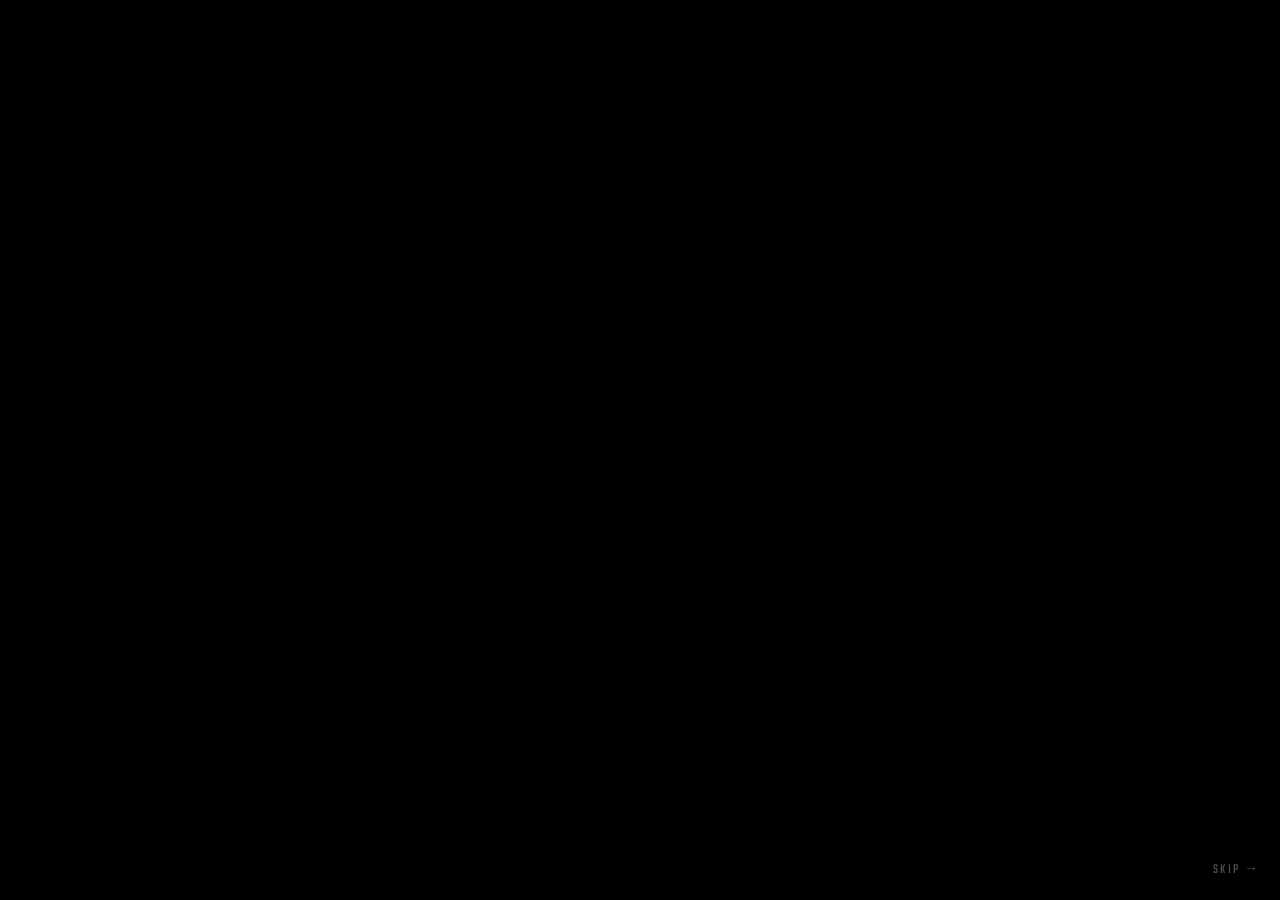
==== commit fed1a81c: "feat: movie.htmlをエントリーポイントに変更 - index.html → movie.html（ブランドムービー）に変更 - 旧index.html → home.htmlにリネーム " ====
--- a/index.html
+++ b/index.html
@@ -3,1421 +3,479 @@
 <head>
   <meta charset="UTF-8">
   <meta name="viewport" content="width=device-width, initial-scale=1.0">
-  <title>RegalRise — 眠れる才能を、主人公へ。</title>
-  <meta name="description" content="RegalRise は大阪発のeスポーツチーム＋ストリーマー育成組織。PLAYER PATH と STREAMER PATH の二つのパスで、才能を主人公に変える。">
-  <link rel="icon" type="image/png" href="assets/logo/favicon.png">
-  <link rel="apple-touch-icon" href="assets/logo/regalrise_logo.png">
-  <link rel="preconnect" href="https://fonts.googleapis.com">
-  <link rel="preconnect" href="https://fonts.gstatic.com" crossorigin>
-  <link href="https://fonts.googleapis.com/css2?family=Bebas+Neue&family=Anton&family=Noto+Sans+JP:wght@400;700;900&display=swap" rel="stylesheet">
-  <link rel="stylesheet" href="assets/css/variables.css">
-  <link rel="stylesheet" href="assets/css/base.css">
-  <link rel="stylesheet" href="assets/css/nav.css">
+  <title>REGAL RISE — HERO MOVIE</title>
+  <link href="https://fonts.googleapis.com/css2?family=Bebas+Neue&family=Anton&family=Teko:wght@400;600;700&display=swap" rel="stylesheet">
   <style>
-    /* ────────────────────────────────────────────
-       HERO
-    ──────────────────────────────────────────── */
-    .hero {
-      position: relative;
-      height: 100vh;
-      min-height: 600px;
-      background:
-        linear-gradient(to bottom, rgba(10,10,10,0.55) 0%, rgba(10,10,10,0.75) 60%, #0A0A0A 100%),
-        url('assets/images/hero_bg.png') center/cover no-repeat,
-        var(--grad-hero-bg);
+    *, *::before, *::after { box-sizing: border-box; margin: 0; padding: 0; }
+
+    html, body {
+      width: 100%; height: 100%;
+      background: #000; overflow: hidden;
+      font-family: 'Bebas Neue', sans-serif;
+    }
+
+    /* ─── STAGE ─── */
+    .stage {
+      position: fixed; inset: 0;
+      display: flex; align-items: center; justify-content: center;
       overflow: hidden;
-      display: flex;
-      align-items: center;
-    }
-
-    .hero-glow {
-      position: absolute;
-      inset: 0;
-      background: radial-gradient(ellipse 80% 60% at 60% 40%, rgba(255,30,30,0.18) 0%, transparent 70%);
-      pointer-events: none;
-      z-index: 0;
-    }
-
-    .hero-left {
-      position: absolute;
-      left: clamp(20px, 8vw, 120px);
-      top: 50%;
-      transform: translateY(-50%);
-      width: min(55%, 640px);
-      z-index: 10;
-    }
-
-    .hero-eyebrow {
-      font-family: var(--font-display);
-      font-size: 14px;
-      letter-spacing: 0.3em;
-      color: var(--color-text-muted);
-      margin-bottom: 16px;
-    }
-
-    .hero-catch { line-height: 1.1; }
-
-    .hero-catch-white {
-      display: block;
-      font-family: var(--font-body);
-      font-weight: 900;
-      font-size: var(--text-display-l);
-      color: #FFFFFF;
-    }
-
-    .hero-catch-red {
-      display: block;
-      font-family: var(--font-body);
-      font-weight: 900;
-      font-size: var(--text-display-l);
-      color: var(--color-red);
-      text-shadow: var(--shadow-text-glow);
-    }
-
-    .hero-divider {
-      margin-top: 32px;
-      width: 48px;
-      height: 1px;
-      background: var(--color-red);
-    }
-
-    .hero-sub-en {
-      margin-top: 24px;
-      font-family: var(--font-impact);
-      font-size: 18px;
-      letter-spacing: 0.05em;
-      color: var(--color-text-secondary);
-    }
-
-    .hero-sub-ja {
-      margin-top: 8px;
-      font-family: var(--font-body);
-      font-weight: 700;
-      font-size: 16px;
-      color: var(--color-text-secondary);
-    }
-
-    .hero-cta-group {
-      margin-top: 48px;
-      display: flex;
-      gap: 16px;
-      flex-wrap: wrap;
-    }
-
-    .hero-right {
-      position: absolute;
-      right: 0;
-      top: 0;
-      width: 45%;
-      height: 100%;
-      z-index: 5;
-    }
-
-    .hero-vert-line {
-      position: absolute;
-      right: 10%;
-      top: 20%;
-      width: 2px;
-      height: 60vh;
-      background: linear-gradient(to bottom, transparent, #FF1E1E 30%, #FF1E1E 70%, transparent);
-      box-shadow: 0 0 30px rgba(255,30,30,0.6);
-    }
-
-    .hero-scroll-hint {
-      position: absolute;
-      bottom: 40px;
-      right: 10%;
-      display: flex;
-      flex-direction: column;
-      align-items: center;
-      gap: 8px;
-    }
-
-    .hero-scroll-hint span {
-      writing-mode: vertical-rl;
-      font-family: var(--font-display);
-      font-size: 11px;
-      letter-spacing: 0.3em;
-      color: var(--color-text-muted);
-      animation: bounce 2s ease infinite;
-    }
-
-    /* ────────────────────────────────────────────
-       STATS BANNER
-    ──────────────────────────────────────────── */
-    .stats-banner {
-      background: var(--color-black-mid);
-      padding: 60px clamp(20px, 6vw, 80px);
-      border-top: 1px solid var(--color-red-border);
-      border-bottom: 1px solid var(--color-red-border);
-      display: flex;
-      justify-content: flex-start;
-      align-items: flex-end;
-      position: relative;
-      z-index: 10;
-    }
-
-    .stats-item { display: flex; flex-direction: column; }
-
-    .stats-item-a {
-      padding-right: 64px;
-      border-right: 1px solid rgba(255,255,255,0.1);
-      padding-top: 0;
-    }
-
-    .stats-item-b {
-      padding: 0 64px;
-      border-right: 1px solid rgba(255,255,255,0.1);
-      padding-top: 20px;
-    }
-
-    .stats-item-c {
-      padding-left: 64px;
-      padding-top: 12px;
-    }
-
-    .stats-number {
-      font-family: var(--font-impact);
-      font-size: var(--text-stat);
-      line-height: 1;
-    }
-
-    .stats-number-red   { color: var(--color-red); }
-    .stats-number-white { color: #FFFFFF; }
-
-    .stats-unit {
-      font-family: var(--font-body);
-      font-weight: 700;
-      font-size: 18px;
-      color: var(--color-text-secondary);
-      margin-top: 4px;
-    }
-
-    .stats-note {
-      font-family: var(--font-body);
-      font-weight: 400;
-      font-size: 13px;
-      color: var(--color-text-secondary);
-      margin-top: 8px;
-    }
-
-    /* ────────────────────────────────────────────
-       DECLARATION
-    ──────────────────────────────────────────── */
-    .declaration {
-      background: var(--color-black);
-      padding: var(--section-pad-y) clamp(20px, 6vw, 80px);
-    }
-
-    .declaration-inner {
-      max-width: var(--container-max);
-      margin: 0 auto;
-      display: grid;
-      grid-template-columns: 140px 1fr;
-      gap: 48px;
-    }
-
-    .declaration-label {
-      font-family: var(--font-display);
-      font-size: 12px;
-      letter-spacing: 0.4em;
-      color: var(--color-red);
-      padding-top: 12px;
-    }
-
-    .declaration-heading {
-      font-family: var(--font-body);
-      font-weight: 900;
-      font-size: var(--text-h2);
-      color: #FFFFFF;
-      line-height: var(--leading-snug);
-    }
-
-    .declaration-body { margin-top: 32px; }
-
-    .declaration-para {
-      font-family: var(--font-body);
-      font-weight: 400;
-      font-size: var(--text-body-l);
-      color: var(--color-text-secondary);
-      line-height: var(--leading-normal);
-      margin-bottom: 20px;
-    }
-
-    .declaration-para:last-child { margin-bottom: 0; }
-
-    .declaration-rule {
-      margin-top: 48px;
-      width: 100%;
-      height: 1px;
-      background: linear-gradient(to right, var(--color-red) 0%, transparent 60%);
-      border: none;
-    }
-
-    /* ────────────────────────────────────────────
-       GAMES
-    ──────────────────────────────────────────── */
-    .games-section {
-      background: var(--color-black-soft);
-      padding: var(--section-pad-y) clamp(20px, 6vw, 80px);
-    }
-
-    .games-inner {
-      max-width: var(--container-max);
-      margin: 0 auto;
-    }
-
-    .games-header {
-      margin-bottom: 56px;
-    }
-
-    .games-title {
-      font-family: var(--font-display);
-      font-size: var(--text-display-l);
-      color: #FFFFFF;
-      line-height: 1;
-    }
-
-    .games-sub {
-      margin-top: 8px;
-      font-family: var(--font-body);
-      font-weight: 400;
-      font-size: var(--text-body-l);
-      color: var(--color-text-muted);
-    }
-
-    /* タイトルリスト：縦積み */
-    .games-list {
-      display: flex;
-      flex-direction: column;
-      gap: 0;
-    }
-
-    .game-row {
-      display: grid;
-      grid-template-columns: 100px 1fr;
-      align-items: center;
-      padding: 28px 0;
-      border-bottom: 1px solid var(--color-border);
-      position: relative;
-      overflow: hidden;
-      cursor: default;
-      transition: padding-left var(--transition-base);
-    }
-
-    .game-row:first-child {
-      border-top: 1px solid var(--color-border);
-    }
-
-    .game-row::before {
-      content: '';
-      position: absolute;
-      left: 0;
-      top: 0;
-      bottom: 0;
-      width: 3px;
-      background: var(--color-red);
-      transform: scaleY(0);
-      transform-origin: center;
-      transition: transform var(--transition-base);
-    }
-
-    .game-row:hover::before {
-      transform: scaleY(1);
-    }
-
-    .game-row:hover {
-      padding-left: 12px;
-    }
-
-    .game-num {
-      font-family: var(--font-impact);
-      font-size: clamp(48px, 6vw, 80px);
-      line-height: 1;
-      color: rgba(255,30,30,0.15);
-      letter-spacing: 0.02em;
-      user-select: none;
-    }
-
-    .game-info {
-      display: flex;
-      align-items: baseline;
-      gap: 24px;
-      flex-wrap: wrap;
-      position: relative;
-    }
-
-    /* ゲームカラーグロー（右端） */
-    .game-row-valorant { background: linear-gradient(to left, rgba(255,70,84,0.06) 0%, transparent 55%), linear-gradient(to right, var(--color-black-soft) 45%, transparent 100%), url('assets/images/games_valorant.png') right/cover no-repeat; }
-    .game-row-sf6      { background: linear-gradient(to left, rgba(232,161,90,0.06) 0%, transparent 55%), linear-gradient(to right, var(--color-black-soft) 45%, transparent 100%), url('assets/images/games_sf6.png') right/cover no-repeat; }
-    .game-row-fortnite { background: linear-gradient(to left, rgba(100,210,255,0.06) 0%, transparent 55%), linear-gradient(to right, var(--color-black-soft) 45%, transparent 100%), url('assets/images/games_fortnite.png') right/cover no-repeat; }
-    .game-row-r6       { background: linear-gradient(to left, rgba(255,30,30,0.06) 0%, transparent 55%), linear-gradient(to right, var(--color-black-soft) 45%, transparent 100%), url('assets/images/games_apex.png') right/cover no-repeat; }
-
-    .game-name {
-      font-family: var(--font-display);
-      font-size: clamp(28px, 4vw, 48px);
-      color: #FFFFFF;
-      letter-spacing: 0.05em;
-      line-height: 1;
-    }
-
-    .game-genre {
-      font-family: var(--font-display);
-      font-size: 14px;
-      letter-spacing: 0.2em;
-      color: var(--color-text-muted);
-    }
-
-    .game-quote {
-      width: 100%;
-      margin-top: 6px;
-      font-family: var(--font-body);
-      font-weight: 400;
-      font-size: var(--text-body);
-      color: var(--color-text-secondary);
-      line-height: 1.5;
-    }
-
-    /* ────────────────────────────────────────────
-       MEMBERS
-    ──────────────────────────────────────────── */
-    .members-section {
-      background: var(--color-black);
-      padding: var(--section-pad-y) clamp(20px, 6vw, 80px);
-    }
-
-    .members-inner {
-      max-width: var(--container-max);
-      margin: 0 auto;
-    }
-
-    .members-eyebrow {
-      font-family: var(--font-display);
-      font-size: 12px;
-      letter-spacing: 0.4em;
-      color: var(--color-text-muted);
-      margin-bottom: 16px;
-    }
-
-    .members-title {
-      font-family: var(--font-display);
-      font-size: var(--text-display-l);
-      color: #FFFFFF;
-      line-height: 1;
-      margin-bottom: 12px;
-    }
-
-    .members-desc {
-      font-family: var(--font-body);
-      font-weight: 400;
-      font-size: var(--text-body-l);
-      color: var(--color-text-secondary);
-      line-height: var(--leading-normal);
-      max-width: 560px;
-      margin-bottom: 40px;
-    }
-
-    .members-grid {
-      display: grid;
-      grid-template-columns: 2fr 1fr 1fr;
-      gap: 2px;
-    }
-
-    .member-card {
-      position: relative;
-      overflow: hidden;
-      background: var(--color-black-raise);
-      border: var(--border-card);
-      transition: border-color var(--transition-base),
-                  box-shadow var(--transition-base),
-                  transform var(--transition-slow);
-    }
-
-    .member-card:hover {
-      border-color: var(--color-red-border);
-      box-shadow: var(--shadow-card-red);
-      transform: translateY(-4px);
-    }
-
-    .member-card-large {
-      grid-column: 1;
-      grid-row: 1 / span 2;
-      /* aspect-ratioなし → 小カードの行高さに合わせて自動伸縮 */
-    }
-
-    .member-card-sm {
-      aspect-ratio: 1/1;
-      min-height: 220px;
-    }
-    .member-card-b  { grid-column: 2; grid-row: 1; }
-    .member-card-c  { grid-column: 3; grid-row: 1; }
-    .member-card-d  { grid-column: 2; grid-row: 2; }
-    .member-card-e  { grid-column: 3; grid-row: 2; }
-
-    /* ねこまカード：実画像 */
-    .member-placeholder-nekoma {
-      width: 100%;
-      height: 100%;
-      background:
-        linear-gradient(to bottom, rgba(10,10,10,0.2) 0%, rgba(10,10,10,0.8) 100%),
-        url('assets/images/members/nekoma_icon.jpg') center top/cover no-repeat;
-      min-height: 200px;
-    }
-
-    /* RECRUITプレースホルダー */
-    .member-placeholder-recruit {
-      width: 100%;
-      height: 100%;
-      background:
-        linear-gradient(135deg, #1A1A1A 0%, #111111 50%, #1A0A0A 100%);
-      min-height: 200px;
-      display: flex;
-      align-items: center;
-      justify-content: center;
-    }
-
-    .member-placeholder-recruit-inner {
-      text-align: center;
-      opacity: 0.3;
-    }
-
-    .member-placeholder-recruit-icon {
-      font-family: var(--font-display);
-      font-size: clamp(32px, 5vw, 56px);
-      color: var(--color-red);
-      line-height: 1;
-      display: block;
-    }
-
-    .member-placeholder-recruit-label {
-      font-family: var(--font-display);
-      font-size: 11px;
-      letter-spacing: 0.3em;
-      color: var(--color-text-muted);
-      margin-top: 8px;
-      display: block;
-    }
-
-    .member-overlay {
-      position: absolute;
-      bottom: 0;
-      left: 0;
-      right: 0;
-      padding: 24px 20px;
-      background: linear-gradient(to top, rgba(10,10,10,0.95) 0%, transparent 60%);
-    }
-
-    .member-name {
-      font-family: var(--font-display);
-      font-size: var(--text-display-m);
-      color: #FFFFFF;
-      letter-spacing: 0.05em;
-      line-height: 1;
-    }
-
-    .member-card-sm .member-name {
-      font-size: calc(var(--text-display-m) * 0.65);
-    }
-
-    .member-role {
-      margin-top: 4px;
-      font-family: var(--font-body);
-      font-weight: 400;
-      font-size: 13px;
-      color: var(--color-red);
-    }
-
-    .member-card-sm .member-role { font-size: 11px; }
-
-    .members-cta {
-      margin-top: 32px;
-      display: inline-block;
-      font-family: var(--font-display);
-      font-size: 16px;
-      letter-spacing: 0.15em;
-      color: #FFFFFF;
-      transition: color var(--transition-fast);
-    }
-
-    .members-cta:hover { color: var(--color-red); }
-
-    /* ────────────────────────────────────────────
-       TWO PATHS
-    ──────────────────────────────────────────── */
-    .paths-section {
-      background: var(--color-black-mid);
-      border-top: 1px solid var(--color-red-border);
-      border-bottom: 1px solid var(--color-red-border);
-      padding: var(--section-pad-y) clamp(20px, 6vw, 80px);
-    }
-
-    .paths-inner {
-      max-width: var(--container-max);
-      margin: 0 auto;
-    }
-
-    .paths-label {
-      font-family: var(--font-display);
-      font-size: 12px;
-      letter-spacing: 0.4em;
-      color: var(--color-red);
-      margin-bottom: 12px;
-    }
-
-    .paths-heading {
-      font-family: var(--font-body);
-      font-weight: 900;
-      font-size: var(--text-h2);
-      color: #FFFFFF;
-      line-height: var(--leading-snug);
-      margin-bottom: 64px;
-    }
-
-    .path-item {
-      display: flex;
-      gap: 48px;
-      align-items: flex-start;
-      padding-bottom: 64px;
-    }
-
-    .path-item + .path-item {
-      border-top: 1px solid var(--color-border);
-      padding-top: 64px;
-      padding-bottom: 0;
-    }
-
-    .path-deco-letter {
-      font-family: var(--font-impact);
-      font-size: clamp(80px, 10vw, 120px);
-      line-height: 1;
-      color: rgba(255,30,30,0.12);
-      flex-shrink: 0;
-      user-select: none;
-      letter-spacing: -0.02em;
-    }
-
-    .path-content {}
-
-    .path-title-en {
-      font-family: var(--font-display);
-      font-size: var(--text-display-m);
-      color: #FFFFFF;
-      letter-spacing: 0.05em;
-      line-height: 1;
-    }
-
-    .path-title-ja {
-      margin-top: 8px;
-      font-family: var(--font-body);
-      font-weight: 900;
-      font-size: var(--text-h3);
-      color: #FFFFFF;
-    }
-
-    .path-body {
-      margin-top: 20px;
-      font-family: var(--font-body);
-      font-weight: 400;
-      font-size: var(--text-body-l);
-      color: var(--color-text-secondary);
-      line-height: var(--leading-normal);
-    }
-
-    .path-link {
-      display: inline-block;
-      margin-top: 24px;
-      font-family: var(--font-body);
-      font-weight: 700;
-      font-size: 14px;
-      color: var(--color-red);
-      transition: opacity var(--transition-fast);
-    }
-
-    .path-link:hover { opacity: 0.75; }
-
-    /* ────────────────────────────────────────────
-       TOURNAMENT RECORD
-    ──────────────────────────────────────────── */
-    .results-section {
-      background: var(--color-black);
-      padding: var(--section-pad-y) clamp(20px, 6vw, 80px);
-    }
-
-    .results-inner {
-      max-width: var(--container-max);
-      margin: 0 auto;
-    }
-
-    .results-header {
-      display: flex;
-      align-items: baseline;
-      gap: 24px;
-      margin-bottom: 40px;
-    }
-
-    .results-title {
-      font-family: var(--font-display);
-      font-size: var(--text-display-m);
-      color: #FFFFFF;
-      line-height: 1;
-    }
-
-    .results-sub {
-      font-family: var(--font-body);
-      font-weight: 400;
-      font-size: var(--text-body-l);
-      color: var(--color-text-muted);
-    }
-
-    .tournament-list {
-      display: flex;
-      flex-direction: column;
-    }
-
-    .tournament-row {
-      display: grid;
-      grid-template-columns: 140px 1fr 100px;
-      align-items: center;
-      padding: 18px 0;
-      border-bottom: 1px solid var(--color-border);
-      transition: background var(--transition-fast), padding-left var(--transition-base);
-    }
-
-    .tournament-row:hover {
-      background: var(--color-black-raise);
-      padding-left: 16px;
-    }
-
-    /* 最新行（featured） */
-    .tournament-row-featured {
-      background: var(--color-red-glow-soft);
-      border-left: var(--border-left-accent);
-      padding-left: 20px;
-    }
-
-    .tournament-row-featured:hover {
-      background: rgba(255,30,30,0.12);
-      padding-left: 20px;
-    }
-
-    .tournament-date {
-      font-family: var(--font-display);
-      font-size: 14px;
-      letter-spacing: 0.15em;
-      color: var(--color-text-muted);
-    }
-
-    .tournament-name {
-      font-family: var(--font-body);
-      font-weight: 700;
-      font-size: var(--text-body-l);
-      color: #FFFFFF;
-    }
-
-    /* ────────────────────────────────────────────
-       COMMUNITY (セクション)
-    ──────────────────────────────────────────── */
-    .community-section {
-      background: var(--color-black);
-      padding: var(--section-pad-y) clamp(20px, 6vw, 80px);
-      border-top: 1px solid var(--color-border);
-    }
-
-    .community-inner {
-      max-width: var(--container-max);
-      margin: 0 auto;
-      display: flex;
-      justify-content: space-between;
-      align-items: center;
-      gap: 48px;
-    }
-
-    .community-left {}
-
-    .community-label {
-      font-family: var(--font-display);
-      font-size: 12px;
-      letter-spacing: 0.4em;
-      color: var(--color-text-muted);
-      margin-bottom: 12px;
-    }
-
-    .community-heading {
-      font-family: var(--font-display);
-      font-size: var(--text-display-m);
-      color: #FFFFFF;
-      line-height: 1;
-    }
-
-    .community-body {
-      margin-top: 20px;
-      font-family: var(--font-body);
-      font-weight: 400;
-      font-size: var(--text-body-l);
-      color: var(--color-text-secondary);
-      line-height: var(--leading-normal);
-      max-width: 560px;
-    }
-
-    .community-right {
-      flex-shrink: 0;
-    }
-
-    /* ────────────────────────────────────────────
-       RECRUIT CTA
-    ──────────────────────────────────────────── */
-    .recruit-cta {
-      position: relative;
-      background: var(--color-red);
-      padding: clamp(80px, 12vw, 160px) clamp(20px, 6vw, 80px);
-      overflow: hidden;
-      text-align: center;
-      z-index: 10;
-    }
-
-    .recruit-cta-scanlines {
-      position: absolute;
-      inset: 0;
+    }
+
+    /* ─── NOISE CANVAS ─── */
+    #noise {
+      position: absolute; inset: 0;
+      opacity: 0;
+      animation: noiseAnim 14s linear infinite;
+      pointer-events: none; z-index: 1;
+    }
+    @keyframes noiseAnim {
+      /* 0:00 イントロノイズ */
+      0%          { opacity: .18; }
+      7%          { opacity: .10; }
+      /* 0:01 ザーザーバースト */
+      8.5%        { opacity: .08; }
+      9.5%        { opacity: .95; }
+      11%         { opacity: .95; }
+      12.5%       { opacity: .06; }
+      /* 0:02 ザーザーバースト */
+      18.5%       { opacity: .06; }
+      19.5%       { opacity: .92; }
+      21%         { opacity: .92; }
+      22.5%       { opacity: .05; }
+      /* 0:03 ザーザー → 完全暗転 */
+      28.5%       { opacity: .05; }
+      29.5%       { opacity: .90; }
+      30%         { opacity: 0; }
+      39%         { opacity: 0; }
+      /* 0:04 暗転明けバースト */
+      39.5%       { opacity: .85; }
+      41%         { opacity: .85; }
+      42%         { opacity: .04; }
+      /* 通常期 */
+      59%         { opacity: .04; }
+      /* 0:08 ロゴ前バースト */
+      78.5%       { opacity: .04; }
+      79.5%       { opacity: .78; }
+      81%         { opacity: .78; }
+      82.5%       { opacity: .04; }
+      100%        { opacity: .04; }
+    }
+
+    /* ─── FLASH ─── */
+    .flash {
+      position: absolute; inset: 0; background: #fff;
+      opacity: 0; z-index: 50; pointer-events: none;
+      animation: flashAnim 14s ease infinite;
+    }
+    @keyframes flashAnim {
+      /* 1:00 切替フラッシュ */
+      9%,11%   { opacity: 0; }
+      10%      { opacity: .3; }
+      /* 2:00 切替フラッシュ */
+      19%,21%  { opacity: 0; }
+      20%      { opacity: .25; }
+      /* 3:00 暗転 */
+      29%,41%  { opacity: 0; }
+      30%,40%  { opacity: 0; }
+      /* 8:00 ロゴ前 */
+      79%,81%  { opacity: 0; }
+      80%      { opacity: .15; }
+      100%     { opacity: 0; }
+    }
+
+    /* ─── BLACKOUT (0:03–0:04) ─── */
+    .blackout {
+      position: absolute; inset: 0; background: #000;
+      opacity: 0; z-index: 40; pointer-events: none;
+      animation: blackoutAnim 14s ease infinite;
+    }
+    @keyframes blackoutAnim {
+      0%,29%   { opacity: 0; }
+      30%,40%  { opacity: 1; }
+      41%,100% { opacity: 0; }
+    }
+
+    /* ─── 共通テキスト ─── */
+    .scene-text {
+      position: absolute; text-align: center;
+      color: #fff; pointer-events: none;
+      opacity: 0; z-index: 10;
+    }
+
+    /* ─── 0:00–0:01 NO SKILL ─── */
+    .s-no-skill {
+      font-family: 'Anton', sans-serif;
+      font-size: clamp(48px, 10vw, 96px);
+      letter-spacing: .05em;
+      animation: noSkillAnim 14s ease infinite;
+    }
+    @keyframes noSkillAnim {
+      0%          { opacity: 0; transform: scale(1.02); }
+      2%          { opacity: 1; transform: scale(1); }
+      7%          { opacity: 1; transform: scale(1); }
+      10%         { opacity: 0; transform: scale(.98); }
+      100%        { opacity: 0; }
+    }
+
+    /* ─── 0:01–0:02 NO NAME ─── */
+    .s-no-name {
+      font-family: 'Anton', sans-serif;
+      font-size: clamp(48px, 10vw, 96px);
+      letter-spacing: .05em;
+      animation: noNameAnim 14s cubic-bezier(.22,1,.36,1) infinite;
+    }
+    @keyframes noNameAnim {
+      0%,9%       { opacity: 0; transform: translateX(120px); }
+      11%         { opacity: 1; transform: translateX(0); }
+      18%         { opacity: 1; transform: translateX(0); }
+      21%         { opacity: 0; transform: translateX(-60px); }
+      100%        { opacity: 0; }
+    }
+
+    /* ─── 0:02–0:03 NO EXPERIENCE + GLITCH ─── */
+    .s-no-exp {
+      font-family: 'Anton', sans-serif;
+      font-size: clamp(36px, 7vw, 80px);
+      letter-spacing: .04em;
+      animation: noExpAnim 14s ease infinite;
+    }
+    @keyframes noExpAnim {
+      0%,19%      { opacity: 0; transform: translateX(0) skewX(0deg); }
+      21%         { opacity: 1; transform: translateX(-4px) skewX(-2deg); filter: blur(1px); }
+      22%         { opacity: 1; transform: translateX(4px) skewX(2deg); filter: blur(0); }
+      23%         { opacity: 1; transform: translateX(-2px); }
+      24%         { opacity: 1; transform: translateX(0); }
+      28%         { opacity: 1; }
+      30%         { opacity: 0; }
+      100%        { opacity: 0; }
+    }
+
+    /* グリッチ重ね */
+    .s-no-exp::before, .s-no-exp::after {
+      content: 'NO EXPERIENCE';
+      position: absolute; top: 0; left: 0; right: 0;
+      animation: glitchLayer 14s ease infinite;
+    }
+    .s-no-exp::before {
+      color: #ffffff; clip-path: polygon(0 0, 100% 0, 100% 45%, 0 45%);
+      animation-name: glitchBefore;
+    }
+    .s-no-exp::after {
+      color: #ffffff; clip-path: polygon(0 55%, 100% 55%, 100% 100%, 0 100%);
+      animation-name: glitchAfter;
+    }
+    @keyframes glitchBefore {
+      0%,20%    { opacity: 0; transform: translateX(0); }
+      21%       { opacity: 1; transform: translateX(-6px); }
+      23%       { opacity: 1; transform: translateX(4px); }
+      25%       { opacity: 1; transform: translateX(-2px); }
+      29%       { opacity: 0; }
+      100%      { opacity: 0; }
+    }
+    @keyframes glitchAfter {
+      0%,20%    { opacity: 0; transform: translateX(0); }
+      21%       { opacity: 1; transform: translateX(5px); }
+      23%       { opacity: 1; transform: translateX(-3px); }
+      25%       { opacity: 1; transform: translateX(1px); }
+      29%       { opacity: 0; }
+      100%      { opacity: 0; }
+    }
+
+    /* ─── 0:04–0:06 DOESN'T MATTER ─── */
+    .s-doesnt {
+      font-family: 'Bebas Neue', sans-serif;
+      font-size: clamp(80px, 22vw, 280px);
+      color: #fff; letter-spacing: -.02em;
+      line-height: .9;
+      animation: doesntAnim 14s cubic-bezier(.22,1,.36,1) infinite;
+    }
+    @keyframes doesntAnim {
+      0%,39%    { opacity: 0; transform: scale(.85); }
+      41%       { opacity: 1; transform: scale(1.05); }
+      44%       { opacity: 1; transform: scale(1); }
+      57%       { opacity: 1; transform: scale(1.02); }
+      60%       { opacity: 0; transform: scale(1.05); }
+      100%      { opacity: 0; }
+    }
+
+    /* ─── 0:06–0:08 ALL YOU NEED / IS THE COURAGE / TO START ─── */
+    .s-lines {
+      display: flex; flex-direction: column; align-items: center;
+      gap: clamp(8px, 2vh, 20px);
+    }
+    .s-line {
+      font-family: 'Teko', sans-serif;
+      font-size: clamp(40px, 9vw, 120px);
+      font-weight: 600; color: #fff;
+      letter-spacing: .06em; opacity: 0;
+      transform: translateY(30px);
+    }
+    .s-line-1 { animation: lineAnim 14s ease infinite; animation-delay: 0s; }
+    .s-line-2 { animation: lineAnim 14s ease infinite; animation-delay: .4s; }
+    .s-line-3 { animation: lineAnim 14s ease infinite; animation-delay: .8s; }
+
+    /* ─── "TO START" だけ赤 ─── */
+    .s-line-3 { color: #FF1E1E; }
+
+    @keyframes lineAnim {
+      0%,59%    { opacity: 0; transform: translateY(30px); }
+      62%       { opacity: 1; transform: translateY(0); }
+      77%       { opacity: 1; transform: translateY(0); }
+      80%       { opacity: 0; transform: translateY(-10px); }
+      100%      { opacity: 0; }
+    }
+
+    /* ─── 0:08–0:10 RED LIGHT ─── */
+    .red-light {
+      position: absolute; inset: 0;
+      background: radial-gradient(ellipse at 50% 60%, rgba(255,30,30,.4) 0%, transparent 65%);
+      opacity: 0; z-index: 5; pointer-events: none;
+      animation: redLightAnim 14s ease infinite;
+    }
+    @keyframes redLightAnim {
+      0%,78%    { opacity: 0; }
+      82%       { opacity: 1; }
+      90%       { opacity: .8; }
+      97%       { opacity: .6; }
+      100%      { opacity: 0; }
+    }
+
+    /* 走る赤い光線 */
+    .red-streak {
+      position: absolute; left: 0; right: 0; height: 3px; top: -3px;
+      background: linear-gradient(90deg, transparent, #FF1E1E, #fff, #FF1E1E, transparent);
+      opacity: 0; z-index: 6; pointer-events: none;
+      box-shadow: 0 0 16px #FF1E1E;
+      animation: streakAnim 14s ease infinite;
+    }
+    .red-streak:nth-child(2) { animation-delay: .15s; height: 2px; opacity: 0; }
+    @keyframes streakAnim {
+      0%,79%    { opacity: 0; top: -3px; }
+      80%       { opacity: .8; top: 0; }
+      88%       { opacity: .4; top: 100%; }
+      90%,100%  { opacity: 0; }
+    }
+
+    /* ─── 0:08–LOOP ロゴ ─── */
+    .s-logo {
+      display: flex; flex-direction: column; align-items: center;
+      gap: 8px; opacity: 0; z-index: 20;
+      animation: logoAnim 14s cubic-bezier(.22,1,.36,1) infinite;
+    }
+    .s-logo img {
+      height: clamp(60px, 10vw, 100px);
+      filter: invert(1);
+    }
+    .s-logo-title {
+      font-family: 'Bebas Neue', sans-serif;
+      font-size: clamp(56px, 11vw, 140px);
+      color: #fff; letter-spacing: .08em; line-height: 1;
+    }
+    .s-logo-sub {
+      font-family: 'Teko', sans-serif; font-size: clamp(14px, 2.5vw, 22px);
+      letter-spacing: .35em; color: rgba(255,255,255,.5);
+      text-transform: uppercase;
+    }
+    @keyframes logoAnim {
+      0%,79%    { opacity: 0; transform: scale(.95); }
+      82%       { opacity: 1; transform: scale(1.02); }
+      86%,100%  { opacity: 1; transform: scale(1); }
+    }
+
+    /* ─── SCANLINE OVERLAY ─── */
+    .scanlines {
+      position: absolute; inset: 0;
       background: repeating-linear-gradient(
         0deg,
         transparent,
         transparent 2px,
-        rgba(0,0,0,0.06) 2px,
-        rgba(0,0,0,0.06) 4px
+        rgba(0,0,0,.08) 2px,
+        rgba(0,0,0,.08) 4px
       );
-      pointer-events: none;
-      z-index: 1;
-      opacity: 0.06;
-    }
-
-    .recruit-cta-deco {
-      position: absolute;
-      right: -2%;
-      bottom: -10%;
-      font-family: var(--font-display);
-      font-size: 280px;
-      color: rgba(0,0,0,0.08);
-      pointer-events: none;
-      user-select: none;
-      line-height: 1;
-      z-index: 0;
-    }
-
-    .recruit-cta-inner {
-      position: relative;
-      z-index: 2;
-    }
-
-    .recruit-cta-heading {
-      font-family: var(--font-body);
-      font-weight: 900;
-      font-size: var(--text-display-l);
-      color: #000000;
-      line-height: 1.1;
-    }
-
-    .recruit-cta-sub {
-      margin-top: 20px;
-      font-family: var(--font-body);
-      font-weight: 400;
-      font-size: var(--text-body-l);
-      color: rgba(0,0,0,0.7);
-    }
-
-    .recruit-cta-buttons {
-      margin-top: 48px;
-      display: flex;
-      justify-content: center;
-      align-items: center;
-      gap: 16px;
-      flex-wrap: wrap;
-    }
-
-    .btn-dark {
-      display: inline-flex;
-      align-items: center;
-      gap: 8px;
-      background: #0A0A0A;
-      color: #FFFFFF;
-      border: none;
-      padding: 18px 48px;
-      font-family: var(--font-body);
-      font-weight: 900;
-      font-size: 16px;
-      border-radius: var(--radius-btn);
-      box-shadow: 0 4px 40px rgba(0,0,0,0.4);
-      cursor: pointer;
-      transition: var(--transition-slow);
-      white-space: nowrap;
-      text-decoration: none;
-    }
-
-    .btn-dark:hover {
-      background: #1F1F1F;
-      box-shadow: 0 4px 60px rgba(0,0,0,0.6);
-      transform: translateY(-2px);
-    }
-
-    .btn-outline-dark {
-      display: inline-flex;
-      align-items: center;
-      gap: 8px;
-      background: transparent;
-      color: #000000;
-      border: 2px solid rgba(0,0,0,0.4);
-      padding: 16px 32px;
-      font-family: var(--font-body);
-      font-weight: 700;
-      font-size: 15px;
-      border-radius: var(--radius-btn);
-      cursor: pointer;
-      transition: var(--transition-base);
-      white-space: nowrap;
-      text-decoration: none;
-    }
-
-    .btn-outline-dark:hover { background: rgba(0,0,0,0.1); }
-
-    /* ────────────────────────────────────────────
-       RESPONSIVE
-    ──────────────────────────────────────────── */
-    @media (max-width: 1199px) {
-      .hero-right { display: none; }
-
-      .hero-left { width: min(70%, 640px); }
-
-      .stats-banner { gap: 32px; }
-
-      .game-row { grid-template-columns: 72px 1fr; }
-
-      .paths-inner .path-item { gap: 24px; }
-
-      .community-inner {
-        flex-direction: column;
-        align-items: flex-start;
-      }
-    }
-
-    @media (max-width: 767px) {
-      .hero-left {
-        left: clamp(20px, 5vw, 40px);
-        width: calc(100% - 40px);
-      }
-
-      .hero-cta-group { flex-direction: column; gap: 12px; }
-
-      .hero-cta-group .btn-primary,
-      .hero-cta-group .btn-ghost {
-        width: 100%;
-        justify-content: center;
-      }
-
-      .stats-banner {
-        flex-direction: column;
-        align-items: flex-start;
-        gap: 0;
-      }
-
-      .stats-item {
-        padding: 24px 0 !important;
-        border-right: none !important;
-        border-bottom: 1px solid rgba(255,255,255,0.1);
-      }
-
-      .stats-item:last-child { border-bottom: none; }
-
-      .declaration-inner {
-        grid-template-columns: 1fr;
-        gap: 24px;
-      }
-
-      .game-row { grid-template-columns: 56px 1fr; }
-
-      .game-num { font-size: 40px; }
-
-      .path-item {
-        flex-direction: column;
-        gap: 16px;
-      }
-
-      .path-deco-letter { font-size: 60px; }
-
-      .members-grid {
-        grid-template-columns: 1fr 1fr;
-      }
-
-      .member-card-large {
-        grid-column: 1 / span 2;
-        grid-row: auto;
-        aspect-ratio: 16/9;
-      }
-
-      .tournament-row {
-        grid-template-columns: 110px 1fr 80px;
-      }
-
-      .community-inner {
-        flex-direction: column;
-        align-items: flex-start;
-        gap: 32px;
-      }
+      pointer-events: none; z-index: 100; opacity: .6;
+    }
+
+    /* ─── VIGNETTE ─── */
+    .vignette {
+      position: absolute; inset: 0;
+      background: radial-gradient(ellipse at 50% 50%, transparent 50%, rgba(0,0,0,.7) 100%);
+      pointer-events: none; z-index: 8;
+    }
+
+    /* ─── PROGRESS BAR ─── */
+    .progress {
+      position: fixed; bottom: 0; left: 0;
+      height: 2px; background: #FF1E1E;
+      animation: progressAnim 14s linear infinite;
+      z-index: 200; transform-origin: left;
+    }
+    @keyframes progressAnim {
+      from { width: 0; }
+      to   { width: 100%; }
+    }
+
+    /* ─── SKIP/REPLAY ─── */
+    .controls {
+      position: fixed; bottom: 20px; right: 20px;
+      font-family: 'Teko', sans-serif; font-size: 14px;
+      letter-spacing: .15em; color: rgba(255,255,255,.3);
+      z-index: 300; cursor: pointer;
+      transition: color .2s;
+    }
+    .controls:hover { color: rgba(255,255,255,.8); }
+
+    /* mobile */
+    @media (max-width: 600px) {
+      .s-doesnt { font-size: clamp(72px, 24vw, 200px); }
+    }
+    @media (prefers-reduced-motion: reduce) {
+      * { animation-play-state: paused !important; }
     }
   </style>
 </head>
 <body>
 
-<!-- ノイズキャンバス -->
-<canvas id="noise-canvas" style="position:fixed;inset:0;pointer-events:none;z-index:1;opacity:0.025;"></canvas>
-<div class="scanlines"></div>
-
-<!-- ナビゲーション -->
-<nav class="nav">
-  <a href="index.html" class="nav-logo">
-    <img src="assets/logo/regalrise_logo.png" alt="RegalRise" style="filter:invert(1);">
-  </a>
-  <ul class="nav-links">
-    <li><a href="index.html" class="nav-link active">HOME</a></li>
-    <li><a href="members.html" class="nav-link">MEMBERS</a></li>
-    <li><a href="#games" class="nav-link">GAMES</a></li>
-    <li><a href="results.html" class="nav-link">RESULTS</a></li>
-    <li><a href="recruit.html" class="nav-link">RECRUIT</a></li>
-    <li><a href="community.html" class="nav-link">COMMUNITY</a></li>
-    <li><a href="contact.html" class="nav-link">CONTACT</a></li>
-  </ul>
-  <a href="recruit.html" class="btn-primary nav-cta">チームに参加する</a>
-  <button class="nav-hamburger" aria-label="メニューを開く" aria-expanded="false">
-    <span></span><span></span><span></span>
-  </button>
-</nav>
-
-<!-- モバイルメニュー -->
-<div class="nav-mobile-menu" role="navigation" aria-label="モバイルナビゲーション">
-  <a href="index.html">HOME</a>
-  <a href="members.html">MEMBERS</a>
-  <a href="#games">GAMES</a>
-  <a href="results.html">RESULTS</a>
-  <a href="recruit.html">RECRUIT</a>
-  <a href="community.html">COMMUNITY</a>
-  <a href="contact.html">CONTACT</a>
-  <a href="recruit.html" class="btn-primary">チームに参加する</a>
-</div>
-
-<!-- ═══════════════════════════════════════════
-  HERO
-═══════════════════════════════════════════ -->
-<section class="hero">
-  <div class="hero-glow"></div>
-
-  <!-- 左カラム：テキスト -->
-  <div class="hero-left">
-    <p class="hero-eyebrow">REGALCAST ESPORTS</p>
-    <h1 class="hero-catch">
-      <span class="hero-catch-white glitch-once" style="animation-delay: 0.1s;">眠れる才能を、</span>
-      <span class="hero-catch-red glitch-once" style="animation-delay: 0.3s;">主人公へ。</span>
-    </h1>
-    <div class="hero-divider"></div>
-    <p class="hero-sub-en">PLAYER PATH. STREAMER PATH.</p>
-    <p class="hero-sub-ja">二つのパスで、才能を覚醒させる。</p>
-    <div class="hero-cta-group">
-      <a href="recruit.html" class="btn-primary">RegalRiseに参加する</a>
-      <a href="members.html" class="btn-ghost">チームを見る</a>
-    </div>
+<div class="stage">
+  <!-- エフェクト層 -->
+  <canvas id="noise"></canvas>
+  <div class="flash"></div>
+  <div class="blackout"></div>
+  <div class="red-light"></div>
+  <div class="red-streak"></div>
+  <div class="red-streak" style="animation-delay:.15s"></div>
+  <div class="vignette"></div>
+  <div class="scanlines"></div>
+
+  <!-- 0:00–0:01 NO SKILL -->
+  <p class="scene-text s-no-skill">NO SKILL</p>
+
+  <!-- 0:01–0:02 NO NAME -->
+  <p class="scene-text s-no-name">NO NAME</p>
+
+  <!-- 0:02–0:03 NO EXPERIENCE -->
+  <p class="scene-text s-no-exp">NO EXPERIENCE</p>
+
+  <!-- 0:04–0:06 DOESN'T MATTER -->
+  <p class="scene-text s-doesnt">DOESN'T<br>MATTER.</p>
+
+  <!-- 0:06–0:08 3行 -->
+  <div class="scene-text s-lines" style="animation: lineWrap 14s ease infinite;">
+    <p class="s-line s-line-1">ALL YOU NEED</p>
+    <p class="s-line s-line-2">IS THE COURAGE</p>
+    <p class="s-line s-line-3">TO START.</p>
   </div>
 
-  <!-- 右カラム：装飾 -->
-  <div class="hero-right">
-    <div class="hero-vert-line"></div>
-    <div class="hero-scroll-hint">
-      <span>SCROLL DOWN</span>
-    </div>
-  </div>
-</section>
-
-<!-- ═══════════════════════════════════════════
-  STATS バナー
-═══════════════════════════════════════════ -->
-<div class="stats-banner" aria-label="チーム実績">
-  <div class="stats-item stats-item-a fade-up">
-    <div style="display:flex; align-items:baseline; gap:8px;">
-      <span class="stats-number stats-number-red" data-count="8">8</span>
-      <span class="stats-unit">回</span>
-    </div>
-    <p class="stats-note">止まらなかった</p>
-  </div>
-  <div class="stats-item stats-item-b fade-up delay-1">
-    <div style="display:flex; align-items:baseline; gap:8px;">
-      <span class="stats-number stats-number-white">4</span>
-      <span class="stats-unit">GAMES</span>
-    </div>
-    <p class="stats-note">どこかに、お前の戦場がある</p>
-  </div>
-  <div class="stats-item stats-item-c fade-up delay-2">
-    <div style="display:flex; align-items:baseline; gap:8px;">
-      <span class="stats-number stats-number-white" data-count="7000">7,000</span>
-      <span class="stats-unit">+</span>
-    </div>
-    <p class="stats-note">ねこまが証明した数字</p>
+  <!-- 0:08–LOOP ロゴ -->
+  <div class="scene-text s-logo">
+    <img src="assets/logo/regalrise_logo.png" alt="RegalRise">
+    <p class="s-logo-title">REGAL RISE</p>
+    <p class="s-logo-sub">Your Journey Starts Here</p>
   </div>
 </div>
 
-<!-- ═══════════════════════════════════════════
-  DECLARATION
-═══════════════════════════════════════════ -->
-<section class="declaration" id="declaration" aria-labelledby="declaration-heading">
-  <div class="declaration-inner">
-    <div>
-      <p class="declaration-label">DECLARATION</p>
-    </div>
-    <div>
-      <h2 class="declaration-heading fade-up" id="declaration-heading">俺たちは、才能を主人公に変える。</h2>
-      <div class="declaration-body">
-        <p class="declaration-para fade-up delay-1">
-          ゲームが本気でうまいだけでは、主人公にはなれない。<br>
-          舞台が必要だ。仲間が必要だ。戦い方を知る組織が必要だ。
-        </p>
-        <p class="declaration-para fade-up delay-2">
-          RegalRiseには、二つのパスがある。<br>
-          競技で頂点を狙うPLAYER PATH。<br>
-          配信でファンを作るSTREAMER PATH。<br>
-          どちらを選んでも、俺たちが最後まで伴走する。
-        </p>
-        <p class="declaration-para fade-up delay-3">
-          ランクは関係ない。経験は関係ない。<br>
-          才能を、本気で使いたいか。それだけだ。
-        </p>
-      </div>
-      <hr class="declaration-rule fade-up">
-    </div>
-  </div>
-</section>
-
-<hr class="energy-line">
-
-<!-- ═══════════════════════════════════════════
-  GAMES
-═══════════════════════════════════════════ -->
-<section class="games-section" id="games" aria-labelledby="games-heading">
-  <div class="games-inner">
-    <div class="games-header fade-up">
-      <h2 class="games-title" id="games-heading">GAMES</h2>
-      <p class="games-sub">対応ゲームタイトル</p>
-    </div>
-
-    <div class="games-list">
-      <!-- 01 VALORANT -->
-      <div class="game-row game-row-valorant fade-up">
-        <span class="game-num" aria-hidden="true">01</span>
-        <div class="game-info">
-          <span class="game-name">VALORANT</span>
-          <span class="game-genre">Tactical FPS</span>
-          <p class="game-quote">「精密な判断が、勝者を決める。」</p>
-        </div>
-      </div>
-
-      <!-- 02 SF6 -->
-      <div class="game-row game-row-sf6 fade-up delay-1">
-        <span class="game-num" aria-hidden="true">02</span>
-        <div class="game-info">
-          <span class="game-name">SF6</span>
-          <span class="game-genre">Fighting</span>
-          <p class="game-quote">「一対一。言い訳のない世界。」</p>
-        </div>
-      </div>
-
-      <!-- 03 FORTNITE -->
-      <div class="game-row game-row-fortnite fade-up delay-2">
-        <span class="game-num" aria-hidden="true">03</span>
-        <div class="game-info">
-          <span class="game-name">FORTNITE</span>
-          <span class="game-genre">Battle Royale</span>
-          <p class="game-quote">「最後の一人になるまで、走れ。」</p>
-        </div>
-      </div>
-
-      <!-- 04 Apex Legends -->
-      <div class="game-row game-row-r6 fade-up delay-3">
-        <span class="game-num" aria-hidden="true">04</span>
-        <div class="game-info">
-          <span class="game-name">APEX LEGENDS</span>
-          <span class="game-genre">Battle Royale</span>
-          <p class="game-quote">「生き残ったやつが、伝説になる。」</p>
-        </div>
-      </div>
-    </div>
-  </div>
-</section>
-
-<hr class="energy-line">
-
-<!-- ═══════════════════════════════════════════
-  MEMBERS
-═══════════════════════════════════════════ -->
-<section class="members-section" id="members" aria-labelledby="members-heading">
-  <div class="members-inner">
-    <p class="members-eyebrow fade-up">—— THE ROSTER</p>
-    <h2 class="members-title fade-up delay-1" id="members-heading">MEMBERS</h2>
-    <p class="members-desc fade-up delay-2">
-      チームはまだ小さい。でも、止まる気はない。<br>
-      ねこまを筆頭に、主人公を増やし続ける。
-    </p>
-
-    <!-- 非対称グリッド（2fr 1fr 1fr） -->
-    <div class="members-grid fade-up delay-3">
-      <!-- 大カード（ねこま） -->
-      <div class="member-card member-card-large">
-        <div class="member-placeholder-nekoma"></div>
-        <div class="member-overlay">
-          <p class="member-name">NEKOMA</p>
-          <p class="member-role">SF6 PLAYER</p>
-        </div>
-      </div>
-
-      <!-- あーさー -->
-      <div class="member-card member-card-sm member-card-b" style="background: url('assets/images/members/aasa.jpg') center/cover no-repeat, #0a0a0a;">
-        <div class="member-overlay">
-          <p class="member-name" style="font-size:clamp(18px,3vw,40px);">あーさー</p>
-          <p class="member-role">APEX LEGENDS</p>
-        </div>
-      </div>
-
-      <!-- simple -->
-      <div class="member-card member-card-sm member-card-c" style="background: url('assets/images/members/simple.png') center 15%/contain no-repeat, #1a0e1f;">
-        <div class="member-overlay">
-          <p class="member-name" style="font-size:clamp(18px,3vw,40px);">SIMPLE</p>
-          <p class="member-role">APEX LEGENDS</p>
-        </div>
-      </div>
-
-      <!-- vectorsurge -->
-      <div class="member-card member-card-sm member-card-d" style="background: linear-gradient(135deg, #1a1a1a, #0f0f0f);">
-        <div class="member-overlay">
-          <p class="member-name" style="font-size:clamp(14px,2.2vw,32px);">VECTORSURGE</p>
-          <p class="member-role">APEX LEGENDS</p>
-        </div>
-      </div>
-
-      <!-- RECRUITING -->
-      <div class="member-card member-card-sm member-card-e">
-        <div class="member-placeholder-recruit">
-          <div class="member-placeholder-recruit-inner">
-            <span class="member-placeholder-recruit-icon">+</span>
-            <span class="member-placeholder-recruit-label">RECRUITING</span>
-          </div>
-        </div>
-        <div class="member-overlay">
-          <p class="member-name" style="font-size:clamp(14px,2vw,28px);">???</p>
-          <p class="member-role">PLAYER / RECRUITING</p>
-        </div>
-      </div>
-    </div>
-
-    <a href="members.html" class="members-cta fade-up">全メンバーを見る →</a>
-  </div>
-</section>
-
-<!-- ═══════════════════════════════════════════
-  TWO PATHS
-═══════════════════════════════════════════ -->
-<section class="paths-section" id="paths" aria-labelledby="paths-heading">
-  <div class="paths-inner">
-    <p class="paths-label fade-up">TWO PATHS</p>
-    <h2 class="paths-heading fade-up delay-1" id="paths-heading">選べ。どちらが、お前の戦い方だ。</h2>
-
-    <!-- PLAYER PATH -->
-    <div class="path-item fade-up delay-2">
-      <span class="path-deco-letter" aria-hidden="true">P</span>
-      <div class="path-content">
-        <p class="path-title-en">PLAYER PATH</p>
-        <h3 class="path-title-ja">競技で頂点を狙う</h3>
-        <p class="path-body">
-          ランクは関係ない。本気で競技がしたいなら、ここに来い。<br>
-          Regal Player Quest が、環境ごと提供する。<br>
-          コーチング、データ分析、施設、ネットワーク。<br>
-          3年後、お前はプロになっている。
-        </p>
-        <a href="recruit.html" class="path-link">Regal Player Quest を見る →</a>
-      </div>
-    </div>
-
-    <!-- STREAMER PATH -->
-    <div class="path-item fade-up delay-1">
-      <span class="path-deco-letter" aria-hidden="true">S</span>
-      <div class="path-content">
-        <p class="path-title-en">STREAMER PATH</p>
-        <h3 class="path-title-ja">配信でファンを作る</h3>
-        <p class="path-body">
-          フォロワーは0でいい。熱量があれば、俺たちが増やす。<br>
-          Regal Quest が、エディター・プロデューサー・マネージャーをつける。<br>
-          10万登録到達後は、完全独立かプロ転向。<br>
-          「We don't own you. We graduate you.」
-        </p>
-        <a href="recruit.html" class="path-link">Regal Quest を見る →</a>
-      </div>
-    </div>
-  </div>
-</section>
-
-<!-- ═══════════════════════════════════════════
-  TOURNAMENT RECORD
-═══════════════════════════════════════════ -->
-<section class="results-section" id="results" aria-labelledby="results-heading">
-  <div class="results-inner">
-    <div class="results-header fade-up">
-      <h2 class="results-title" id="results-heading">TOURNAMENT RECORD</h2>
-      <span class="results-sub">戦いの記録</span>
-    </div>
-
-    <div class="tournament-list">
-      <!-- 最新行（featured） -->
-      <div class="tournament-row tournament-row-featured fade-up">
-        <span class="tournament-date">2026.05.23</span>
-        <span class="tournament-name">コミュステ杯 vol.1 — Slay the Spire 2</span>
-        <span class="badge-game badge-slayspire">大会</span>
-      </div>
-
-      <div class="tournament-row fade-up delay-1">
-        <span class="tournament-date">2026.04.18</span>
-        <span class="tournament-name">RISE CUP SF6 第2戦</span>
-        <span class="badge-game badge-sf6">SF6</span>
-      </div>
-
-      <div class="tournament-row fade-up delay-1">
-        <span class="tournament-date">2026.03.12</span>
-        <span class="tournament-name">RISE CUP SF6 第1戦</span>
-        <span class="badge-game badge-sf6">SF6</span>
-      </div>
-
-      <div class="tournament-row fade-up delay-1">
-        <span class="tournament-date">2026.02.28</span>
-        <span class="tournament-name">RegalRise VALORANT 月次大会</span>
-        <span class="badge-game badge-valorant">VALORANT</span>
-      </div>
-
-      <div class="tournament-row fade-up delay-2">
-        <span class="tournament-date">2026.01.20</span>
-        <span class="tournament-name">RegalRise VALORANT 月次大会</span>
-        <span class="badge-game badge-valorant">VALORANT</span>
-      </div>
-
-      <div class="tournament-row fade-up delay-2">
-        <span class="tournament-date">2025.12.15</span>
-        <span class="tournament-name">RISE CUP APEX 年末大会</span>
-        <span class="badge-game badge-apex">APEX</span>
-      </div>
-
-      <div class="tournament-row fade-up delay-2">
-        <span class="tournament-date">2025.11.08</span>
-        <span class="tournament-name">RISE CUP APEX 第2戦</span>
-        <span class="badge-game badge-apex">APEX</span>
-      </div>
-
-      <div class="tournament-row fade-up delay-3">
-        <span class="tournament-date">2025.10.01</span>
-        <span class="tournament-name">RISE CUP APEX 第1戦</span>
-        <span class="badge-game badge-apex">APEX</span>
-      </div>
-    </div>
-  </div>
-</section>
-
-<hr class="energy-line">
-
-<!-- ═══════════════════════════════════════════
-  COMMUNITY (セクション)
-═══════════════════════════════════════════ -->
-<section class="community-section" id="community" aria-labelledby="community-heading">
-  <div class="community-inner">
-    <div class="community-left fade-up">
-      <p class="community-label">COMMUNITY</p>
-      <h2 class="community-heading" id="community-heading">COMMUNITY</h2>
-      <p class="community-body">
-        コミュステは、RegalRiseのコミュニティ部門だ。<br>
-        誰でも参加できるDiscordサーバー。大会を主催し、プレイヤーをつなぐ。
-      </p>
-    </div>
-    <div class="community-right fade-up delay-1">
-      <a href="community.html" class="btn-ghost">コミュステに入る →</a>
-    </div>
-  </div>
-</section>
-
-<!-- ═══════════════════════════════════════════
-  RECRUIT CTA
-═══════════════════════════════════════════ -->
-<section class="recruit-cta" id="recruit" aria-labelledby="recruit-cta-heading">
-  <div class="recruit-cta-scanlines"></div>
-  <div class="recruit-cta-deco" aria-hidden="true">RISE</div>
-
-  <div class="recruit-cta-inner">
-    <h2 class="recruit-cta-heading fade-up" id="recruit-cta-heading">才能を持ってこい。</h2>
-    <p class="recruit-cta-sub fade-up delay-1">
-      プレイヤーでも、ストリーマーでも。本気なら、俺たちが全部用意する。
-    </p>
-    <div class="recruit-cta-buttons fade-up delay-2">
-      <a href="recruit.html" class="btn-dark">応募する</a>
-      <a href="recruit.html#detail" class="btn-outline-dark">詳細を見る</a>
-    </div>
-  </div>
-</section>
-
-<!-- FOOTER -->
-<footer class="footer">
-  <div class="footer-inner">
-    <div class="footer-top">
-      <div class="footer-brand">
-        <img src="assets/logo/regalrise_logo.png" class="footer-logo" alt="RegalRise" style="filter:invert(1);">
-        <p class="footer-tagline">眠れる才能を、主人公へ。</p>
-        <p class="footer-desc">RegalRise は、才能を埋もれさせない。<br>株式会社RegalCast（大阪）が運営するeスポーツ部門。</p>
-      </div>
-      <div class="footer-links">
-        <p class="footer-nav-label">LINKS</p>
-        <a href="index.html">HOME</a>
-        <a href="members.html">MEMBERS</a>
-        <a href="#games">GAMES</a>
-        <a href="results.html">RESULTS</a>
-        <a href="recruit.html">RECRUIT</a>
-        <a href="community.html">COMMUNITY</a>
-        <a href="contact.html">CONTACT</a>
-      </div>
-    </div>
-    <div class="footer-bottom">
-      <span>© 2026 RegalCast, Inc. All rights reserved.</span>
-      <a href="#">プライバシーポリシー</a>
-    </div>
-  </div>
-</footer>
-
-<script src="assets/js/noise.js"></script>
-<script src="assets/js/scroll-anim.js"></script>
+<!-- フェードアウト幕 -->
+<div id="fade-out" style="
+  position:fixed;inset:0;background:#000;
+  opacity:0;pointer-events:none;z-index:9999;
+  transition:opacity .55s ease;
+"></div>
+
+<!-- プログレスバー -->
+<div class="progress"></div>
+
+<!-- SKIP ボタン -->
+<div class="controls" id="skip-btn">SKIP →</div>
+
+<style>
+  @keyframes lineWrap {
+    0%,59%  { opacity: 0; pointer-events: none; }
+    60%     { opacity: 1; }
+    79%     { opacity: 1; }
+    81%     { opacity: 0; }
+    100%    { opacity: 0; }
+  }
+</style>
+
 <script>
-  // hero着地時のnoiseBurst
-  window.addEventListener('DOMContentLoaded', function () {
-    if (window.noiseBurst) window.noiseBurst(500);
-  });
-
-  // ハンバーガーメニュー
-  const hamburger = document.querySelector('.nav-hamburger');
-  const mobileMenu = document.querySelector('.nav-mobile-menu');
-  if (hamburger && mobileMenu) {
-    hamburger.addEventListener('click', function () {
-      const isOpen = mobileMenu.classList.toggle('open');
-      hamburger.setAttribute('aria-expanded', String(isOpen));
-    });
-    // メニュー内のリンクをタップしたら閉じる
-    mobileMenu.querySelectorAll('a').forEach(function(link) {
-      link.addEventListener('click', function() {
-        mobileMenu.classList.remove('open');
-        hamburger.setAttribute('aria-expanded', 'false');
-      });
-    });
-    // メニュー外タップで閉じる
-    document.addEventListener('click', function(e) {
-      if (!hamburger.contains(e.target) && !mobileMenu.contains(e.target)) {
-        mobileMenu.classList.remove('open');
-        hamburger.setAttribute('aria-expanded', 'false');
+  const canvas = document.getElementById('noise');
+  const ctx = canvas.getContext('2d');
+  let burstMode = false;
+
+  function resize() {
+    canvas.width  = window.innerWidth;
+    canvas.height = window.innerHeight;
+  }
+  resize();
+  window.addEventListener('resize', resize);
+
+  function drawNoise() {
+    const W = canvas.width, H = canvas.height;
+    const img = ctx.createImageData(W, H);
+    const d = img.data;
+    if (burstMode) {
+      // テレビ砂嵐：RGB 独立ランダム、高 alpha
+      for (let i = 0; i < d.length; i += 4) {
+        d[i]   = Math.random() * 255;
+        d[i+1] = Math.random() * 255;
+        d[i+2] = Math.random() * 255;
+        d[i+3] = 180 + Math.random() * 75;
       }
-    });
-  }
+    } else {
+      // 通常モノクロノイズ
+      for (let i = 0; i < d.length; i += 4) {
+        const v = Math.random() > .5 ? 255 : 0;
+        d[i] = d[i+1] = d[i+2] = v;
+        d[i+3] = Math.random() * 55;
+      }
+    }
+    ctx.putImageData(img, 0, 0);
+  }
+
+  // シーン切り替わりタイミング（ms）に合わせてバーストを打つ
+  const LOOP_MS   = 14000;
+  const BURST_MS  = [1330, 2730, 4130, 5530, 11130]; // 各切替 70ms 前（14s換算）
+  const BURST_DUR = 700;
+
+  function triggerBurst() {
+    burstMode = true;
+    setTimeout(() => { burstMode = false; }, BURST_DUR);
+  }
+
+  const pageLoad = performance.now();
+
+  function scheduleBurst(targetMs) {
+    const elapsed = (performance.now() - pageLoad) % LOOP_MS;
+    let delay = targetMs - elapsed;
+    if (delay < 0) delay += LOOP_MS;
+    setTimeout(() => {
+      triggerBurst();
+      setTimeout(() => scheduleBurst(targetMs), LOOP_MS);
+    }, delay);
+  }
+
+  BURST_MS.forEach(t => scheduleBurst(t));
+
+  function noiseLoop() {
+    drawNoise();
+    setTimeout(noiseLoop, burstMode ? 28 : 45);
+  }
+  noiseLoop();
+
+  // ── 遷移先 HP ──
+  const HP_URL = './home.html';
+
+  function goToHP() {
+    const fade = document.getElementById('fade-out');
+    fade.style.pointerEvents = 'all';
+    fade.style.opacity = '1';
+    setTimeout(() => { window.location.href = HP_URL; }, 600);
+  }
+
+  // ロゴが安定した12.8秒で遷移開始（14秒ループが戻る前に黒にする）
+  setTimeout(goToHP, 12800);
+
+  // SKIP ボタン
+  document.getElementById('skip-btn').addEventListener('click', goToHP);
 </script>
 </body>
 </html>
